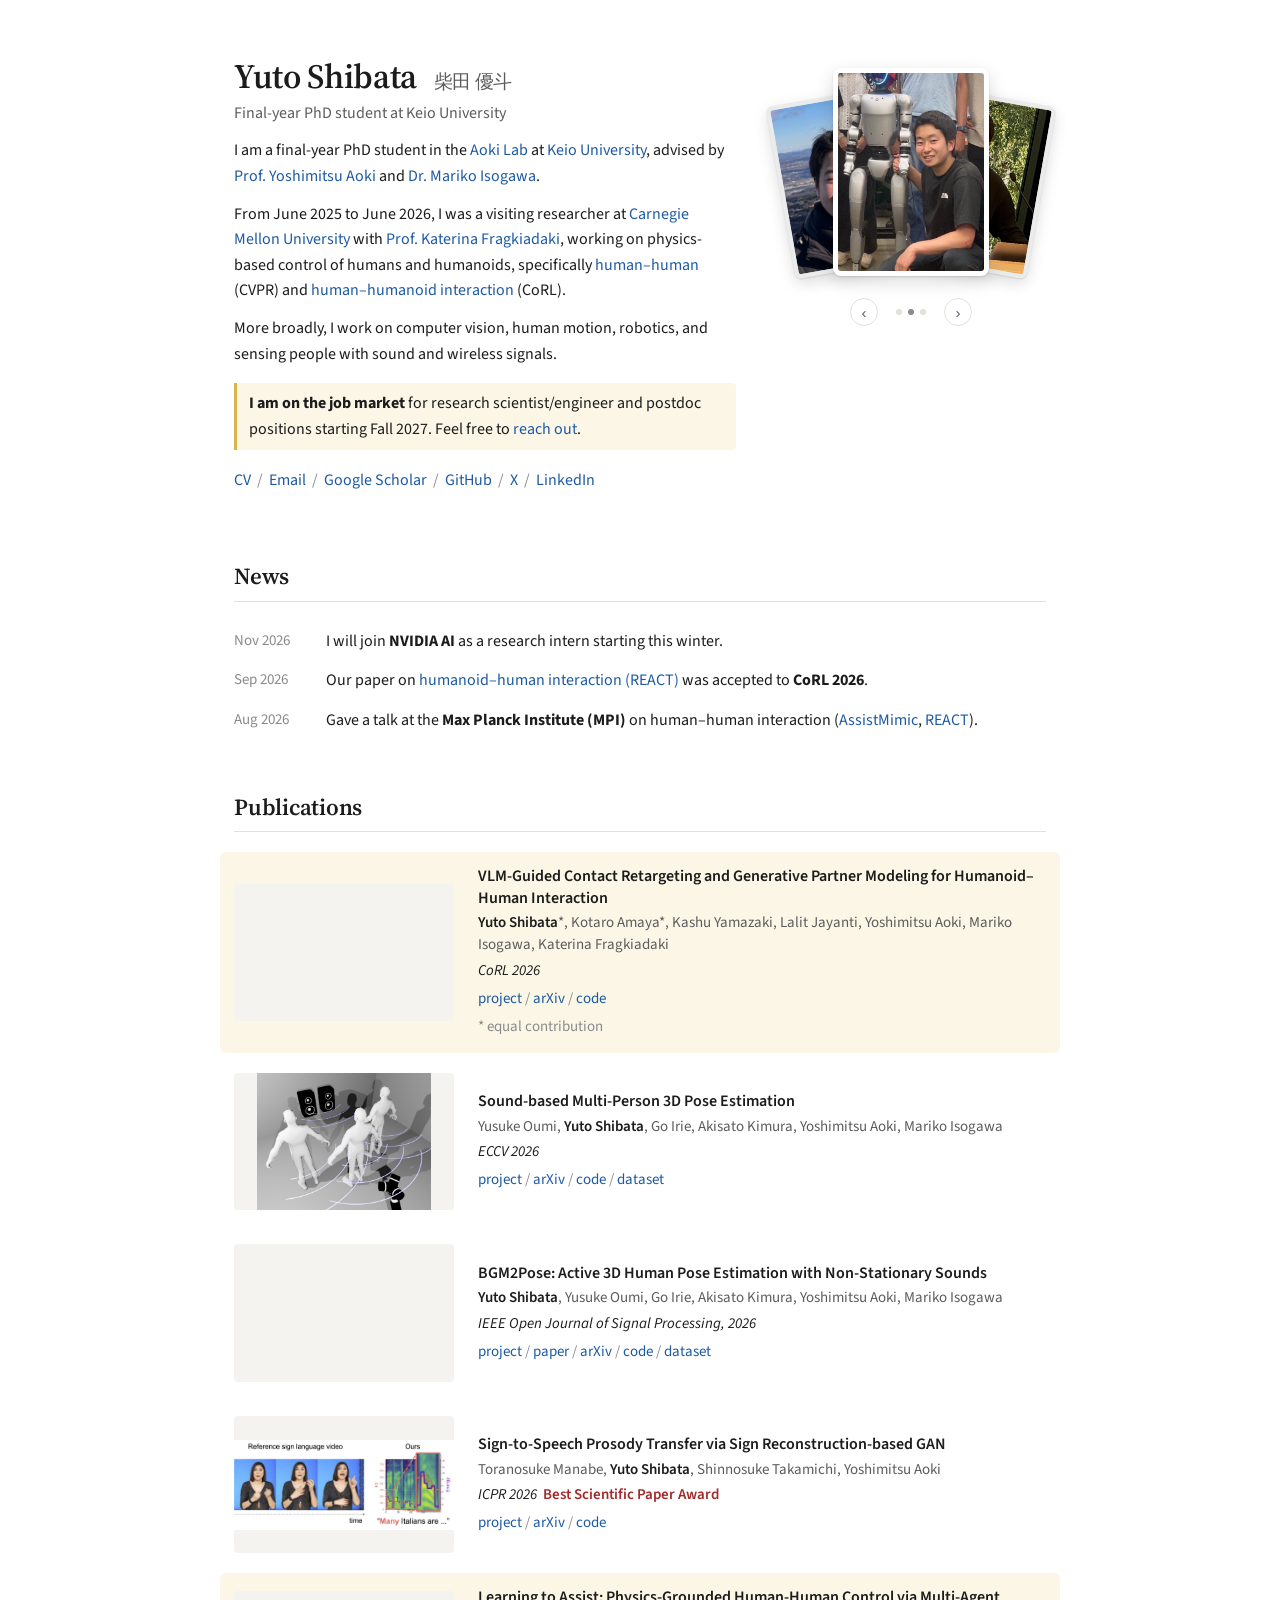
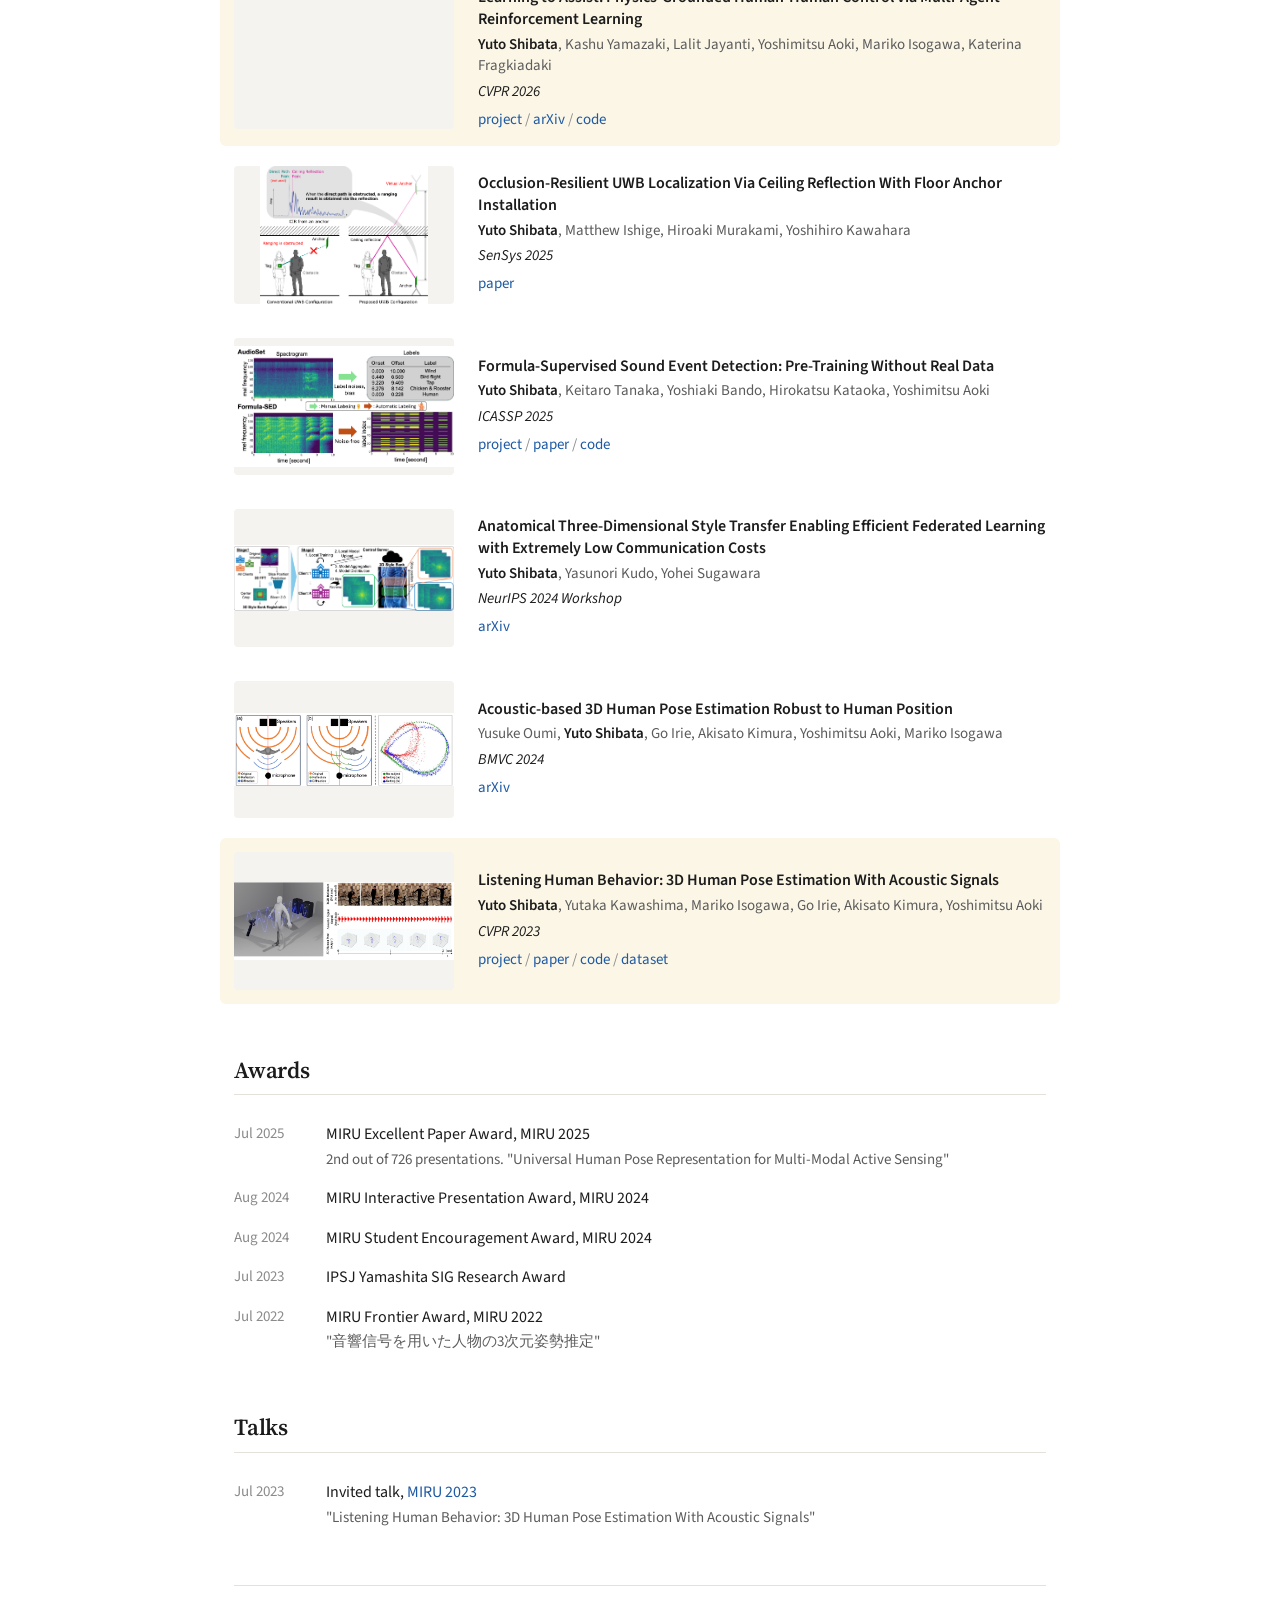
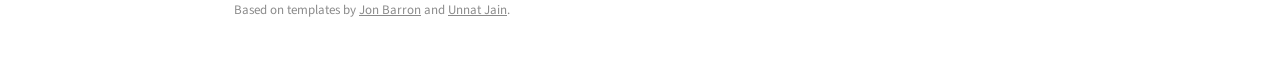
==== index.html @ f4707252 "Add News section: NVIDIA internship, CoRL 2026 acceptance, MPI talk Co-Authored-By: Claude Opus 5.5 " ====
<!DOCTYPE html>
<html lang="en">
<head>
  <meta charset="utf-8">
  <meta name="viewport" content="width=device-width, initial-scale=1.0">
  <title>Yuto Shibata</title>

  <script>
    (function (i, s, o, g, r, a, m) {
      i['GoogleAnalyticsObject'] = r;
      i[r] = i[r] || function () {
        (i[r].q = i[r].q || []).push(arguments)
      }, i[r].l = 1 * new Date();
      a = s.createElement(o),
        m = s.getElementsByTagName(o)[0];
      a.async = 1;
      a.src = g;
      m.parentNode.insertBefore(a, m)
    })(window, document, 'script', '//www.google-analytics.com/analytics.js', 'ga');
    ga('create', 'UA-108114467-1', 'auto');
    ga('send', 'pageview');
  </script>
  <script async src="https://www.googletagmanager.com/gtag/js?id=G-QPJZ0J6NDH"></script>

  <link rel="preconnect" href="https://fonts.googleapis.com">
  <link rel="preconnect" href="https://fonts.gstatic.com" crossorigin>
  <link href="https://fonts.googleapis.com/css2?family=Source+Sans+3:ital,wght@0,400;0,600;1,400&family=Source+Serif+4:opsz,wght@8..60,600&display=swap" rel="stylesheet">

  <style>
    :root {
      --ink: #1c1c1c;
      --muted: #5c5c5c;
      --faint: #8b8b8b;
      --rule: #e4e1da;
      --link: #1d5aa3;
      --highlight: #fbf6e6;
    }

    * { box-sizing: border-box; }

    body {
      margin: 0;
      background: #fff;
      color: var(--ink);
      font: 16px/1.6 'Source Sans 3', -apple-system, BlinkMacSystemFont, 'Segoe UI', sans-serif;
      -webkit-font-smoothing: antialiased;
    }

    a { color: var(--link); text-decoration: none; }
    a:hover { text-decoration: underline; }

    .page {
      max-width: 860px;
      margin: 0 auto;
      padding: 56px 24px 40px;
    }

    h1, h2 {
      font-family: 'Source Serif 4', Georgia, serif;
      font-weight: 600;
      letter-spacing: -0.01em;
    }

    /* Intro */
    .intro {
      display: flex;
      gap: 40px;
      align-items: flex-start;
      margin-bottom: 52px;
    }

    .intro-text { flex: 1; }

    .intro h1 {
      margin: 0 0 4px;
      font-size: 34px;
      line-height: 1.2;
    }

    .intro h1 .jp {
      margin-left: 10px;
      font-family: 'Source Sans 3', sans-serif;
      font-size: 19px;
      font-weight: 400;
      color: var(--muted);
    }

    .role {
      margin: 0 0 18px;
      color: var(--muted);
    }

    .intro p { margin: 0 0 12px; }

    .intro p.job-market {
      margin: 16px 0;
      padding: 8px 12px;
      border-left: 3px solid #d9b44a;
      border-radius: 0 4px 4px 0;
      background: var(--highlight);
    }

    .contact {
      margin-top: 18px !important;
      color: var(--faint);
    }

    /* Photo stack: front card plus two tilted cards peeking out on each side */
    .photos {
      flex: none;
      width: 270px;
      margin-top: 4px;
    }

    .stack {
      position: relative;
      height: 232px;
    }

    .card {
      position: absolute;
      top: 8px;
      left: 50%;
      width: 156px;
      height: 208px;
      margin-left: -78px;
      padding: 0;
      border: 5px solid #fff;
      border-radius: 8px;
      background: #f4f3ef;
      overflow: hidden;
      box-shadow: 0 1px 2px rgba(0, 0, 0, 0.12), 0 6px 18px rgba(0, 0, 0, 0.14);
      cursor: pointer;
      transition: transform 0.5s cubic-bezier(0.22, 0.8, 0.3, 1), opacity 0.5s, filter 0.5s;
    }

    .card img {
      width: 100%;
      height: 100%;
      object-fit: cover;
      display: block;
      pointer-events: none;
    }

    .card.is-center { z-index: 3; cursor: default; transform: none; }
    .card.is-left   { z-index: 2; transform: translateX(-66px) translateY(10px) rotate(-10deg) scale(0.84); filter: brightness(0.92); }
    .card.is-right  { z-index: 2; transform: translateX(66px) translateY(10px) rotate(10deg) scale(0.84); filter: brightness(0.92); }
    .card.is-left:hover  { transform: translateX(-74px) translateY(6px) rotate(-12deg) scale(0.86); filter: none; }
    .card.is-right:hover { transform: translateX(74px) translateY(6px) rotate(12deg) scale(0.86); filter: none; }
    .card:focus-visible { outline: 2px solid var(--link); outline-offset: 2px; }

    .photo-nav {
      display: flex;
      align-items: center;
      justify-content: center;
      gap: 10px;
      margin-top: 6px;
    }

    .photo-nav button {
      width: 28px;
      height: 28px;
      padding: 0;
      border: 1px solid var(--rule);
      border-radius: 50%;
      background: #fff;
      color: var(--muted);
      font-size: 15px;
      line-height: 1;
      cursor: pointer;
    }

    .photo-nav button:hover { color: var(--ink); border-color: var(--faint); }

    .dots { display: flex; gap: 6px; margin: 0 8px; }

    .dots i {
      width: 6px;
      height: 6px;
      border-radius: 50%;
      background: var(--rule);
      transition: background 0.3s;
    }

    .dots i.on { background: var(--faint); }

    @media (prefers-reduced-motion: reduce) {
      .card { transition: none; }
    }

    /* Sections */
    section { margin-bottom: 48px; }

    h2 {
      margin: 0 0 20px;
      padding-bottom: 6px;
      font-size: 23px;
      border-bottom: 1px solid var(--rule);
    }

    /* Papers */
    .paper {
      display: flex;
      gap: 24px;
      align-items: center;
      margin: 0 -14px;
      padding: 14px;
      border-radius: 6px;
    }

    .paper + .paper { margin-top: 6px; }

    .paper.highlight { background: var(--highlight); }

    .thumb {
      flex: none;
      width: 220px;
      aspect-ratio: 16 / 10;
      display: flex;
      align-items: center;
      justify-content: center;
      overflow: hidden;
      border-radius: 4px;
      background: #f4f3ef;
    }

    .thumb img,
    .thumb video {
      width: 100%;
      height: 100%;
      object-fit: contain;
      display: block;
    }

    .meta { flex: 1; }

    .title {
      display: block;
      margin-bottom: 3px;
      color: var(--ink);
      font-weight: 600;
      line-height: 1.35;
    }

    .authors {
      color: var(--muted);
      font-size: 15px;
      line-height: 1.45;
    }

    .authors .me { color: var(--ink); font-weight: 600; }

    .venue {
      margin-top: 3px;
      font-size: 15px;
      font-style: italic;
    }

    .award {
      color: #a12a2a;
      font-style: normal;
      font-weight: 600;
    }

    .plinks {
      margin-top: 4px;
      font-size: 15px;
      color: var(--faint);
    }

    /* Awards and talks */
    .entry {
      display: flex;
      gap: 20px;
      padding: 7px 0;
    }

    .entry .date {
      flex: none;
      width: 72px;
      color: var(--faint);
      font-size: 15px;
      font-variant-numeric: tabular-nums;
    }

    .entry .note {
      display: block;
      color: var(--muted);
      font-size: 15px;
    }

    footer {
      margin-top: 24px;
      padding-top: 14px;
      border-top: 1px solid var(--rule);
      color: var(--faint);
      font-size: 13px;
    }

    footer a { color: var(--faint); text-decoration: underline; }

    @media (max-width: 680px) {
      .page { padding-top: 36px; }
      .intro { flex-direction: column-reverse; gap: 20px; }
      .photos { align-self: center; }
      .paper { flex-direction: column; align-items: flex-start; gap: 12px; }
      .thumb { width: 100%; }
      .entry { flex-direction: column; gap: 0; }
    }
  </style>
</head>
<body>

<div class="page">

  <header class="intro">
    <div class="intro-text">
      <h1>Yuto Shibata <span class="jp">柴田 優斗</span></h1>
      <p class="role">Final-year PhD student at Keio University</p>

      <p>I am a final-year PhD student in the <a href="https://aoki-medialab.jp/home-en/">Aoki Lab</a> at <a href="https://www.keio.ac.jp/en/">Keio University</a>, advised by <a href="https://scholar.google.com.au/citations?user=fd_IY8AAAAAJ&hl=ja">Prof. Yoshimitsu Aoki</a> and <a href="https://scholar.google.com/citations?user=SQdd110AAAAJ&hl=ja">Dr. Mariko Isogawa</a>.</p>

      <p>From June 2025 to June 2026, I was a visiting researcher at <a href="https://www.cs.cmu.edu/">Carnegie Mellon University</a> with <a href="https://www.cs.cmu.edu/~katef/">Prof. Katerina Fragkiadaki</a>, working on physics-based control of humans and humanoids, specifically <a href="#assistmimic">human&ndash;human</a> (CVPR) and <a href="#corl2026">human&ndash;humanoid interaction</a> (CoRL).</p>

      <p>More broadly, I work on computer vision, human motion, robotics, and sensing people with sound and wireless signals.</p>

      <p class="job-market"><strong>I am on the job market</strong> for research scientist/engineer and postdoc positions starting Fall 2027. Feel free to <a href="mailto:yuto19990715@gmail.com">reach out</a>.</p>

      <p class="contact">
        <a href="yutoshibata_cv_2026.html">CV</a> &nbsp;/&nbsp;
        <a href="mailto:yuto19990715@gmail.com">Email</a> &nbsp;/&nbsp;
        <a href="https://scholar.google.co.jp/citations?user=tVXueOYAAAAJ&hl=ja&oi=sra">Google Scholar</a> &nbsp;/&nbsp;
        <a href="https://github.com/YutoShibata07/">GitHub</a> &nbsp;/&nbsp;
        <a href="https://x.com/shibatashi_">X</a> &nbsp;/&nbsp;
        <a href="https://www.linkedin.com/in/yuto-shibata-a60976181/?locale=en_US">LinkedIn</a>
      </p>
    </div>
    <div class="photos">
      <div class="stack">
        <button class="card" type="button" data-caption="Yuto Shibata"><img src="images/face-zoom.jpg" alt="Yuto Shibata"></button>
        <button class="card" type="button" data-caption="With the Unitree G1 at CMU"><img src="images/cmu-humanoid.jpg" alt="Yuto Shibata holding the hand of a Unitree G1 humanoid at CMU"></button>
        <button class="card" type="button" data-caption="Giving a talk"><img src="images/icip-oral.jpg" alt="Yuto Shibata giving a talk"></button>
      </div>
      <div class="photo-nav">
        <button type="button" class="prev" aria-label="Previous photo">&#8249;</button>
        <span class="dots" aria-hidden="true"><i></i><i></i><i></i></span>
        <button type="button" class="next" aria-label="Next photo">&#8250;</button>
      </div>
    </div>
  </header>

  <section>
    <h2>News</h2>

    <div class="entry">
      <div class="date">Nov 2026</div>
      <div>I will join <strong>NVIDIA AI</strong> as a research intern starting this winter.</div>
    </div>

    <div class="entry">
      <div class="date">Sep 2026</div>
      <div>Our paper on <a href="#corl2026">humanoid&ndash;human interaction (REACT)</a> was accepted to <strong>CoRL 2026</strong>.</div>
    </div>

    <div class="entry">
      <div class="date">Aug 2026</div>
      <div>Gave a talk at the <strong>Max Planck Institute (MPI)</strong> on human&ndash;human interaction (<a href="#assistmimic">AssistMimic</a>, <a href="#corl2026">REACT</a>).</div>
    </div>
  </section>

  <section>
    <h2>Publications</h2>

    <div class="paper highlight" id="corl2026">
      <a class="thumb" href="https://yutoshibata07.github.io/REACT/">
        <video autoplay loop muted playsinline>
          <source src="images/react-mini-video.mp4" type="video/mp4">
        </video>
      </a>
      <div class="meta">
        <a class="title" href="https://yutoshibata07.github.io/REACT/">VLM-Guided Contact Retargeting and Generative Partner Modeling for Humanoid&ndash;Human Interaction</a>
        <div class="authors"><span class="me">Yuto Shibata</span>*, Kotaro Amaya*, Kashu Yamazaki, Lalit Jayanti, Yoshimitsu Aoki, Mariko Isogawa, Katerina Fragkiadaki</div>
        <div class="venue">CoRL 2026</div>
        <div class="plinks">
          <a href="https://yutoshibata07.github.io/REACT/">project</a> /
          <a href="https://arxiv.org/abs/2610.28523">arXiv</a> /
          <a href="https://github.com/YutoShibata07/REACT-HHI">code</a>
        </div>
        <div class="plinks">* equal contribution</div>
      </div>
    </div>

    <div class="paper">
      <a class="thumb" href="https://oumi03.github.io/sound-mhpe/">
        <img src="images/eccv2026-sound-multiperson.jpeg" alt="Sound-based Multi-Person 3D Pose Estimation">
      </a>
      <div class="meta">
        <a class="title" href="https://oumi03.github.io/sound-mhpe/">Sound-based Multi-Person 3D Pose Estimation</a>
        <div class="authors">Yusuke Oumi, <span class="me">Yuto Shibata</span>, Go Irie, Akisato Kimura, Yoshimitsu Aoki, Mariko Isogawa</div>
        <div class="venue">ECCV 2026</div>
        <div class="plinks">
          <a href="https://oumi03.github.io/sound-mhpe/">project</a> /
          <a href="https://arxiv.org/abs/2609.04902">arXiv</a> /
          <a href="https://github.com/oumi03/SoundMHPE">code</a> /
          <a href="https://drive.google.com/drive/folders/1D5bSWiR1x0HBFvLcM-kf6pDl0mExgcQW">dataset</a>
        </div>
      </div>
    </div>

    <div class="paper">
      <a class="thumb" href="https://yutoshibata07.github.io/bgm2pose-project-page/">
        <video autoplay loop muted playsinline>
          <source src="images/bgm2pose-mini-video.mp4" type="video/mp4">
        </video>
      </a>
      <div class="meta">
        <a class="title" href="https://yutoshibata07.github.io/bgm2pose-project-page/">BGM2Pose: Active 3D Human Pose Estimation with Non-Stationary Sounds</a>
        <div class="authors"><span class="me">Yuto Shibata</span>, Yusuke Oumi, Go Irie, Akisato Kimura, Yoshimitsu Aoki, Mariko Isogawa</div>
        <div class="venue">IEEE Open Journal of Signal Processing, 2026</div>
        <div class="plinks">
          <a href="https://yutoshibata07.github.io/bgm2pose-project-page/">project</a> /
          <a href="https://ieeexplore.ieee.org/document/11570037/">paper</a> /
          <a href="https://arxiv.org/abs/2503.00389">arXiv</a> /
          <a href="https://github.com/YutoShibata07/bgm2pose">code</a> /
          <a href="https://drive.google.com/file/d/1u3uDFPnc6aOf0leslzXGF7wufUKXVYej/view?usp=sharing">dataset</a>
        </div>
      </div>
    </div>

    <div class="paper">
      <a class="thumb" href="https://arxiv.org/abs/2604.10413">
        <img src="images/manabe-icpr-fig1-cropped.png" alt="Sign-to-Speech Prosody Transfer">
      </a>
      <div class="meta">
        <a class="title" href="https://arxiv.org/abs/2604.10413">Sign-to-Speech Prosody Transfer via Sign Reconstruction-based GAN</a>
        <div class="authors">Toranosuke Manabe, <span class="me">Yuto Shibata</span>, Shinnosuke Takamichi, Yoshimitsu Aoki</div>
        <div class="venue">ICPR 2026 &nbsp;<span class="award">Best Scientific Paper Award</span></div>
        <div class="plinks">
          <a href="https://t0ra1107.github.io/Sign2SpeechProsody/">project</a> /
          <a href="https://arxiv.org/abs/2604.10413">arXiv</a> /
          <a href="https://github.com/T0RA1107/S2SProsody">code</a>
        </div>
      </div>
    </div>

    <div class="paper highlight" id="assistmimic">
      <a class="thumb" href="https://yutoshibata07.github.io/AssistMimic/">
        <video autoplay loop muted playsinline>
          <source src="images/assistmimic-mini-video.mp4" type="video/mp4">
        </video>
      </a>
      <div class="meta">
        <a class="title" href="https://yutoshibata07.github.io/AssistMimic/">Learning to Assist: Physics-Grounded Human-Human Control via Multi-Agent Reinforcement Learning</a>
        <div class="authors"><span class="me">Yuto Shibata</span>, Kashu Yamazaki, Lalit Jayanti, Yoshimitsu Aoki, Mariko Isogawa, Katerina Fragkiadaki</div>
        <div class="venue">CVPR 2026</div>
        <div class="plinks">
          <a href="https://yutoshibata07.github.io/AssistMimic/">project</a> /
          <a href="https://arxiv.org/abs/2603.11346">arXiv</a> /
          <a href="https://github.com/YutoShibata07/AssistMimic/">code</a>
        </div>
      </div>
    </div>

    <div class="paper">
      <a class="thumb" href="https://dl.acm.org/doi/abs/10.1145/3715014.3724050">
        <img src="images/sensys2025_overview.png" alt="UWB Localization">
      </a>
      <div class="meta">
        <a class="title" href="https://dl.acm.org/doi/abs/10.1145/3715014.3724050">Occlusion-Resilient UWB Localization Via Ceiling Reflection With Floor Anchor Installation</a>
        <div class="authors"><span class="me">Yuto Shibata</span>, Matthew Ishige, Hiroaki Murakami, Yoshihiro Kawahara</div>
        <div class="venue">SenSys 2025</div>
        <div class="plinks">
          <a href="https://dl.acm.org/doi/abs/10.1145/3715014.3724050">paper</a>
        </div>
      </div>
    </div>

    <div class="paper">
      <a class="thumb" href="https://yutoshibata07.github.io/Formula-SED/">
        <img src="images/icassp2025_sample.png" alt="Formula-SED">
      </a>
      <div class="meta">
        <a class="title" href="https://yutoshibata07.github.io/Formula-SED/">Formula-Supervised Sound Event Detection: Pre-Training Without Real Data</a>
        <div class="authors"><span class="me">Yuto Shibata</span>, Keitaro Tanaka, Yoshiaki Bando, Hirokatsu Kataoka, Yoshimitsu Aoki</div>
        <div class="venue">ICASSP 2025</div>
        <div class="plinks">
          <a href="https://yutoshibata07.github.io/Formula-SED/">project</a> /
          <a href="https://ieeexplore.ieee.org/abstract/document/10888414">paper</a> /
          <a href="https://github.com/YutoShibata07/formula_sed">code</a>
        </div>
      </div>
    </div>

    <div class="paper">
      <a class="thumb" href="https://arxiv.org/abs/2410.20102">
        <img src="images/neurips_overview.png" alt="Federated Learning">
      </a>
      <div class="meta">
        <a class="title" href="https://arxiv.org/abs/2410.20102">Anatomical Three-Dimensional Style Transfer Enabling Efficient Federated Learning with Extremely Low Communication Costs</a>
        <div class="authors"><span class="me">Yuto Shibata</span>, Yasunori Kudo, Yohei Sugawara</div>
        <div class="venue">NeurIPS 2024 Workshop</div>
        <div class="plinks">
          <a href="https://arxiv.org/abs/2410.20102">arXiv</a>
        </div>
      </div>
    </div>

    <div class="paper">
      <a class="thumb" href="https://arxiv.org/abs/2411.07165">
        <img src="images/oumi_bmvc2024.png" alt="Acoustic Pose">
      </a>
      <div class="meta">
        <a class="title" href="https://arxiv.org/abs/2411.07165">Acoustic-based 3D Human Pose Estimation Robust to Human Position</a>
        <div class="authors">Yusuke Oumi, <span class="me">Yuto Shibata</span>, Go Irie, Akisato Kimura, Yoshimitsu Aoki, Mariko Isogawa</div>
        <div class="venue">BMVC 2024</div>
        <div class="plinks">
          <a href="https://arxiv.org/abs/2411.07165">arXiv</a>
        </div>
      </div>
    </div>

    <div class="paper highlight">
      <a class="thumb" href="https://yutoshibata07.github.io/AcousticPose-projectpage/">
        <img src="images/sound2pose_teaser.png" alt="Sound2Pose">
      </a>
      <div class="meta">
        <a class="title" href="https://yutoshibata07.github.io/AcousticPose-projectpage/">Listening Human Behavior: 3D Human Pose Estimation With Acoustic Signals</a>
        <div class="authors"><span class="me">Yuto Shibata</span>, Yutaka Kawashima, Mariko Isogawa, Go Irie, Akisato Kimura, Yoshimitsu Aoki</div>
        <div class="venue">CVPR 2023</div>
        <div class="plinks">
          <a href="https://yutoshibata07.github.io/AcousticPose-projectpage/">project</a> /
          <a href="https://openaccess.thecvf.com/content/CVPR2023/papers/Shibata_Listening_Human_Behavior_3D_Human_Pose_Estimation_With_Acoustic_Signals_CVPR_2023_paper.pdf">paper</a> /
          <a href="https://github.com/YutoShibata07/AcousticPose_Public">code</a> /
          <a href="https://yutoshibata07.github.io/AcousticPose-projectpage/#dataset">dataset</a>
        </div>
      </div>
    </div>
  </section>

  <section>
    <h2>Awards</h2>

    <div class="entry">
      <div class="date">Jul 2025</div>
      <div>
        MIRU Excellent Paper Award, MIRU 2025
        <span class="note">2nd out of 726 presentations. "Universal Human Pose Representation for Multi-Modal Active Sensing"</span>
      </div>
    </div>

    <div class="entry">
      <div class="date">Aug 2024</div>
      <div>MIRU Interactive Presentation Award, MIRU 2024</div>
    </div>

    <div class="entry">
      <div class="date">Aug 2024</div>
      <div>MIRU Student Encouragement Award, MIRU 2024</div>
    </div>

    <div class="entry">
      <div class="date">Jul 2023</div>
      <div>IPSJ Yamashita SIG Research Award</div>
    </div>

    <div class="entry">
      <div class="date">Jul 2022</div>
      <div>
        MIRU Frontier Award, MIRU 2022
        <span class="note">"音響信号を用いた人物の3次元姿勢推定"</span>
      </div>
    </div>
  </section>

  <section>
    <h2>Talks</h2>

    <div class="entry">
      <div class="date">Jul 2023</div>
      <div>
        Invited talk, <a href="https://cvim.ipsj.or.jp/MIRU2023/">MIRU 2023</a>
        <span class="note">"Listening Human Behavior: 3D Human Pose Estimation With Acoustic Signals"</span>
      </div>
    </div>
  </section>

  <footer>
    Based on templates by <a href="https://jonbarron.info/">Jon Barron</a> and <a href="https://unnat.github.io/">Unnat Jain</a>.
  </footer>

</div>

<script>
  (function () {
    var cards = Array.prototype.slice.call(document.querySelectorAll('.photos .card'));
    var dots = document.querySelectorAll('.photos .dots i');
    var n = cards.length;
    var current = 1;

    function render() {
      cards.forEach(function (card, i) {
        var offset = (i - current + n) % n;
        card.classList.toggle('is-center', offset === 0);
        card.classList.toggle('is-right', offset === 1);
        card.classList.toggle('is-left', offset === n - 1);
        card.setAttribute('aria-label', offset === 0 ? card.dataset.caption : 'Show: ' + card.dataset.caption);
        dots[i].classList.toggle('on', offset === 0);
      });
    }

    function go(step) {
      current = (current + step + n) % n;
      render();
    }

    cards.forEach(function (card, i) {
      card.addEventListener('click', function () {
        if (i !== current) { current = i; render(); }
      });
    });
    document.querySelector('.photos .prev').addEventListener('click', function () { go(-1); });
    document.querySelector('.photos .next').addEventListener('click', function () { go(1); });

    render();
  })();
</script>

</body>
</html>
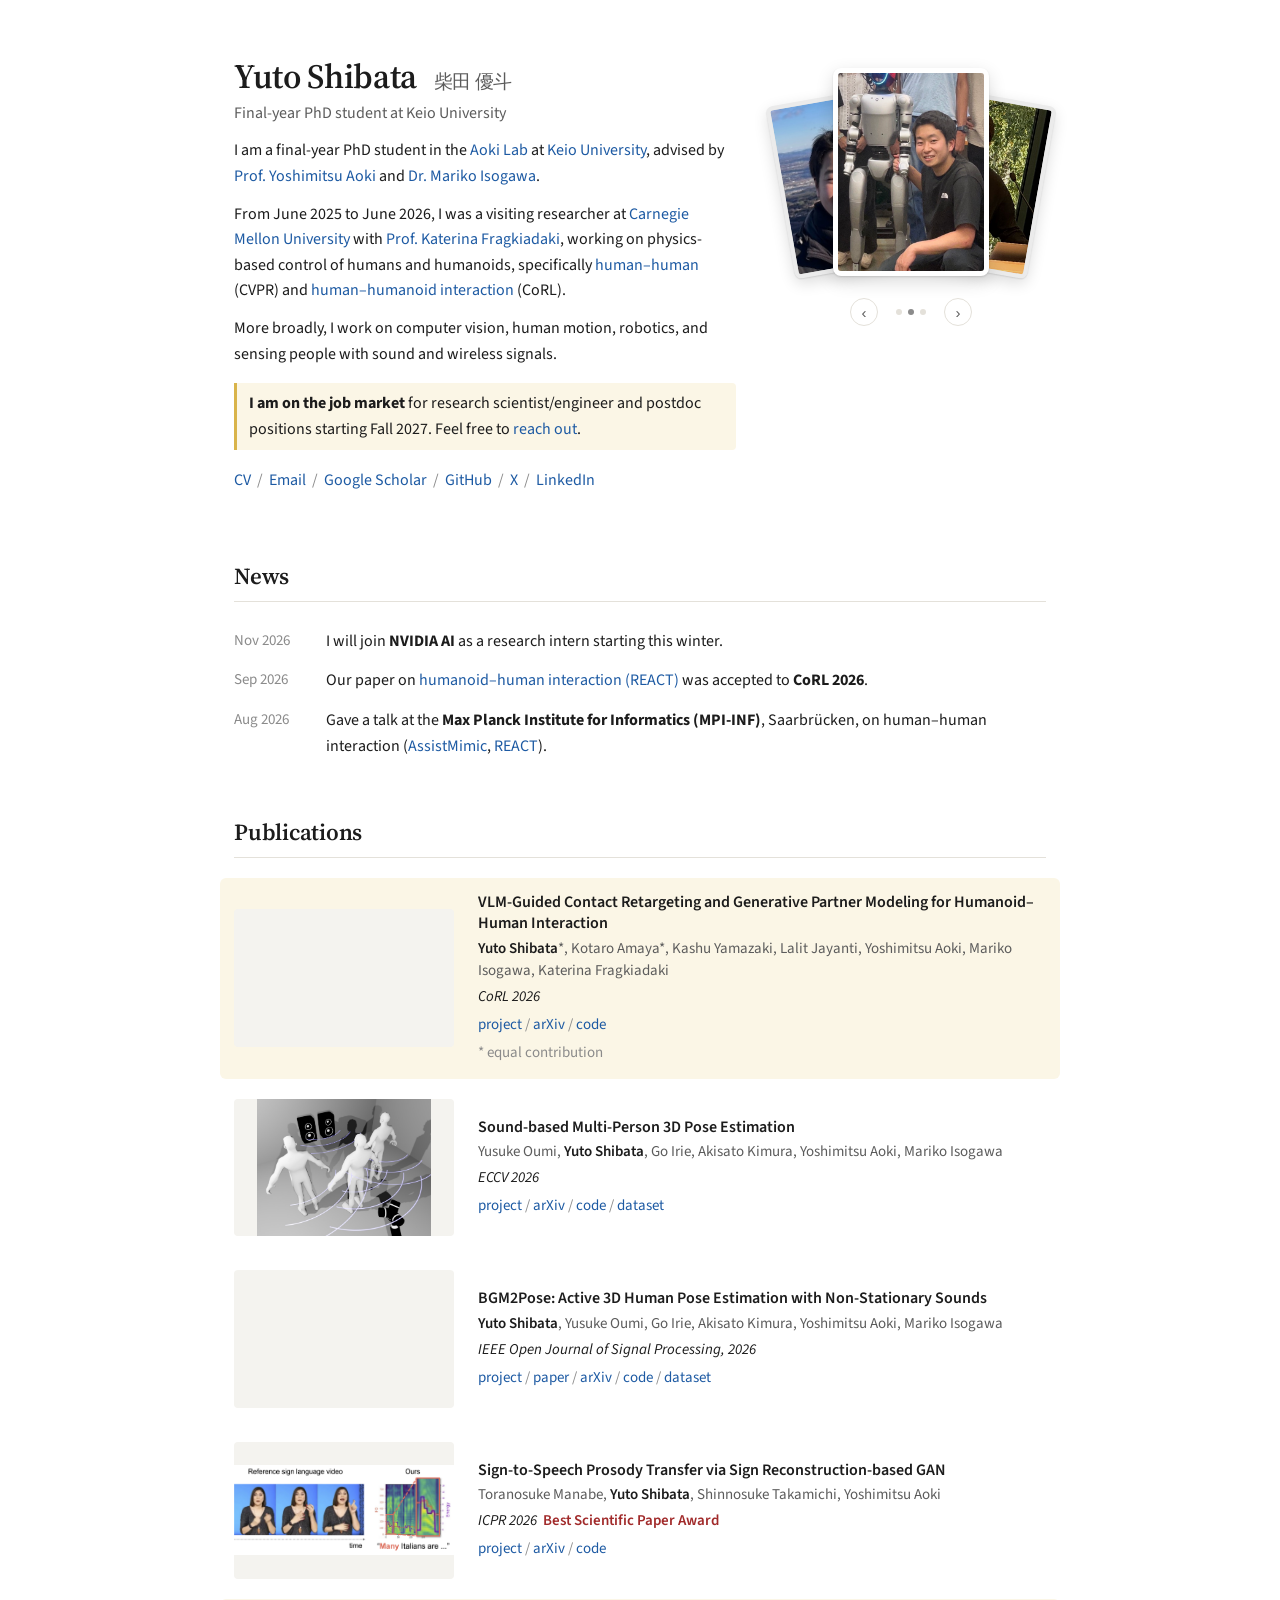
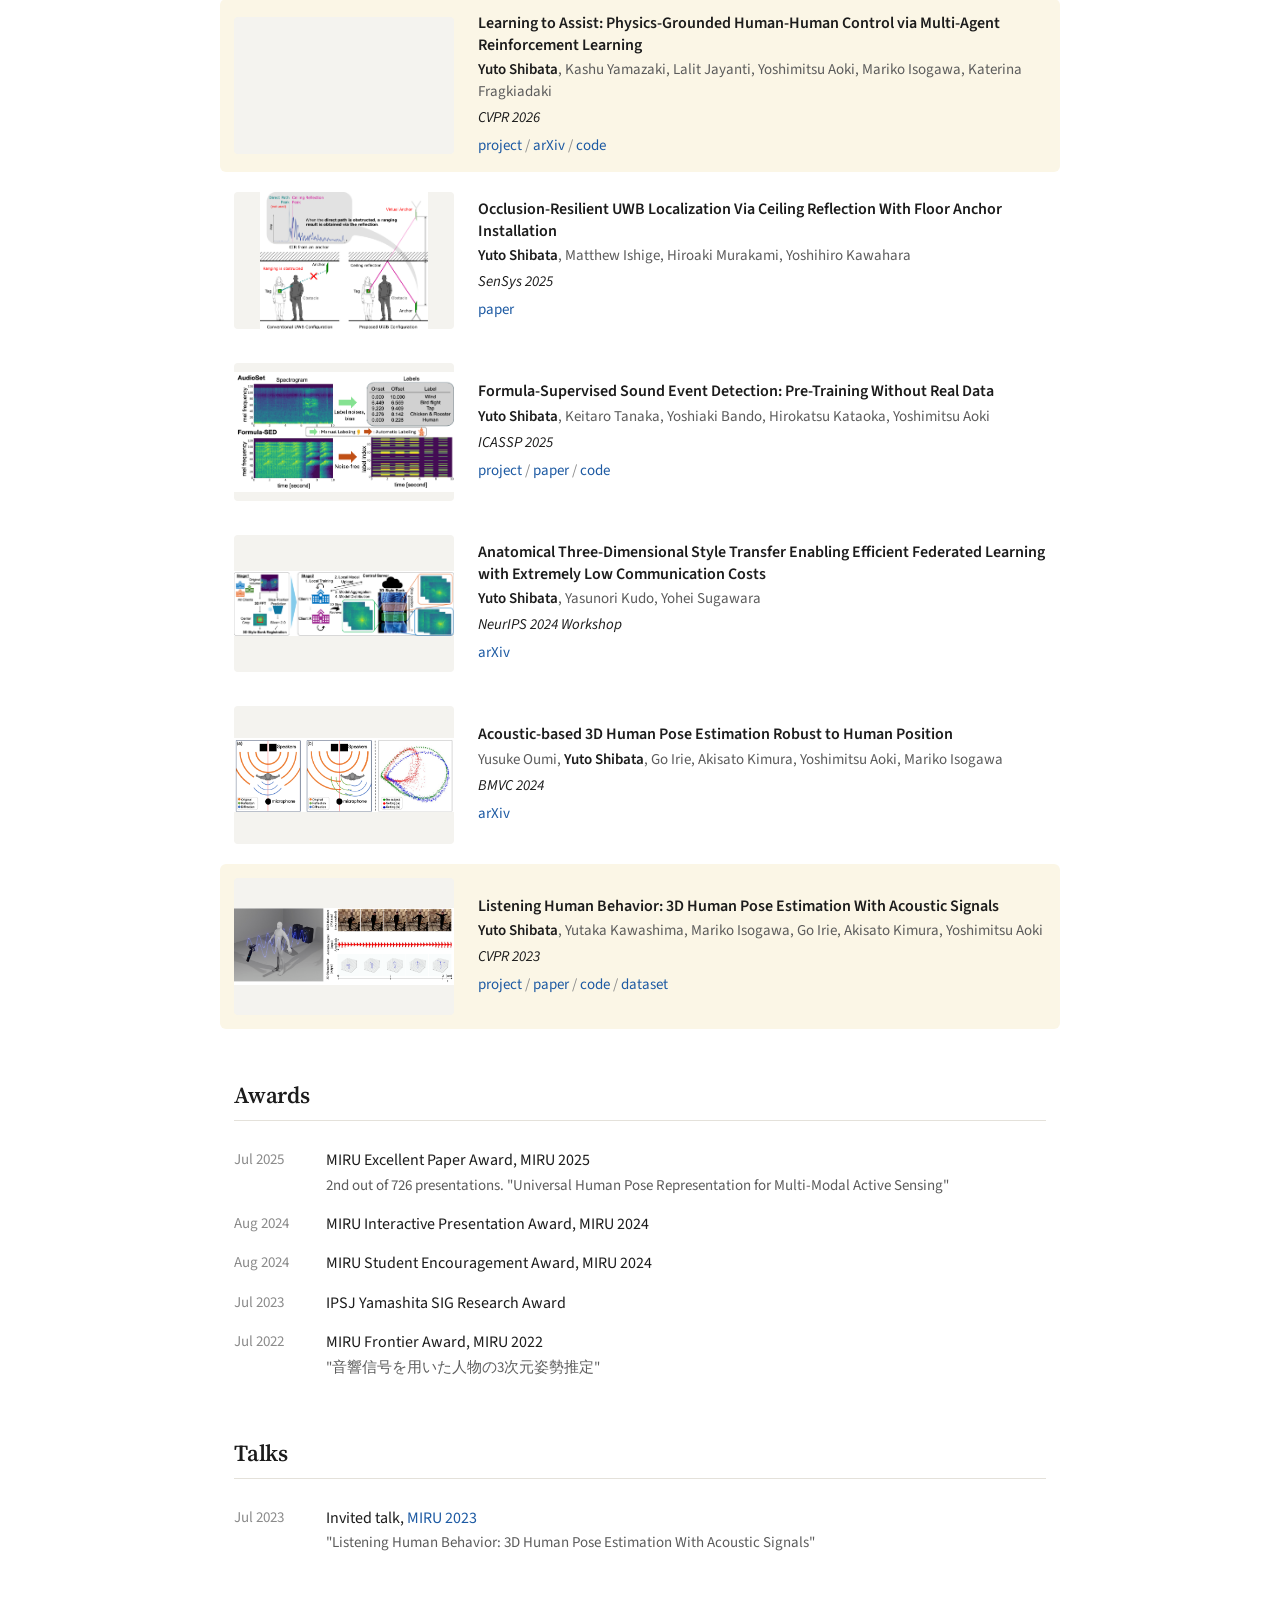
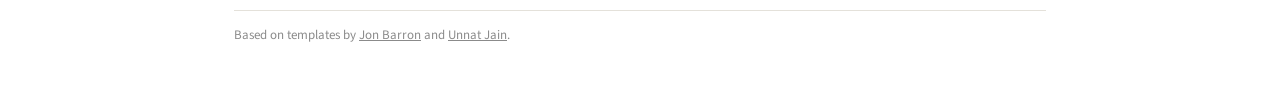
==== commit 77c72deb: "News: specify MPI for Informatics, Saarbrücken Co-Authored-By: Claude Opus 5.5 <noreply@anthropic.co" ====
--- a/index.html
+++ b/index.html
@@ -364,7 +364,7 @@
 
     <div class="entry">
       <div class="date">Aug 2026</div>
-      <div>Gave a talk at the <strong>Max Planck Institute (MPI)</strong> on human&ndash;human interaction (<a href="#assistmimic">AssistMimic</a>, <a href="#corl2026">REACT</a>).</div>
+      <div>Gave a talk at the <strong>Max Planck Institute for Informatics (MPI-INF)</strong>, Saarbr&uuml;cken, on human&ndash;human interaction (<a href="#assistmimic">AssistMimic</a>, <a href="#corl2026">REACT</a>).</div>
     </div>
   </section>
 
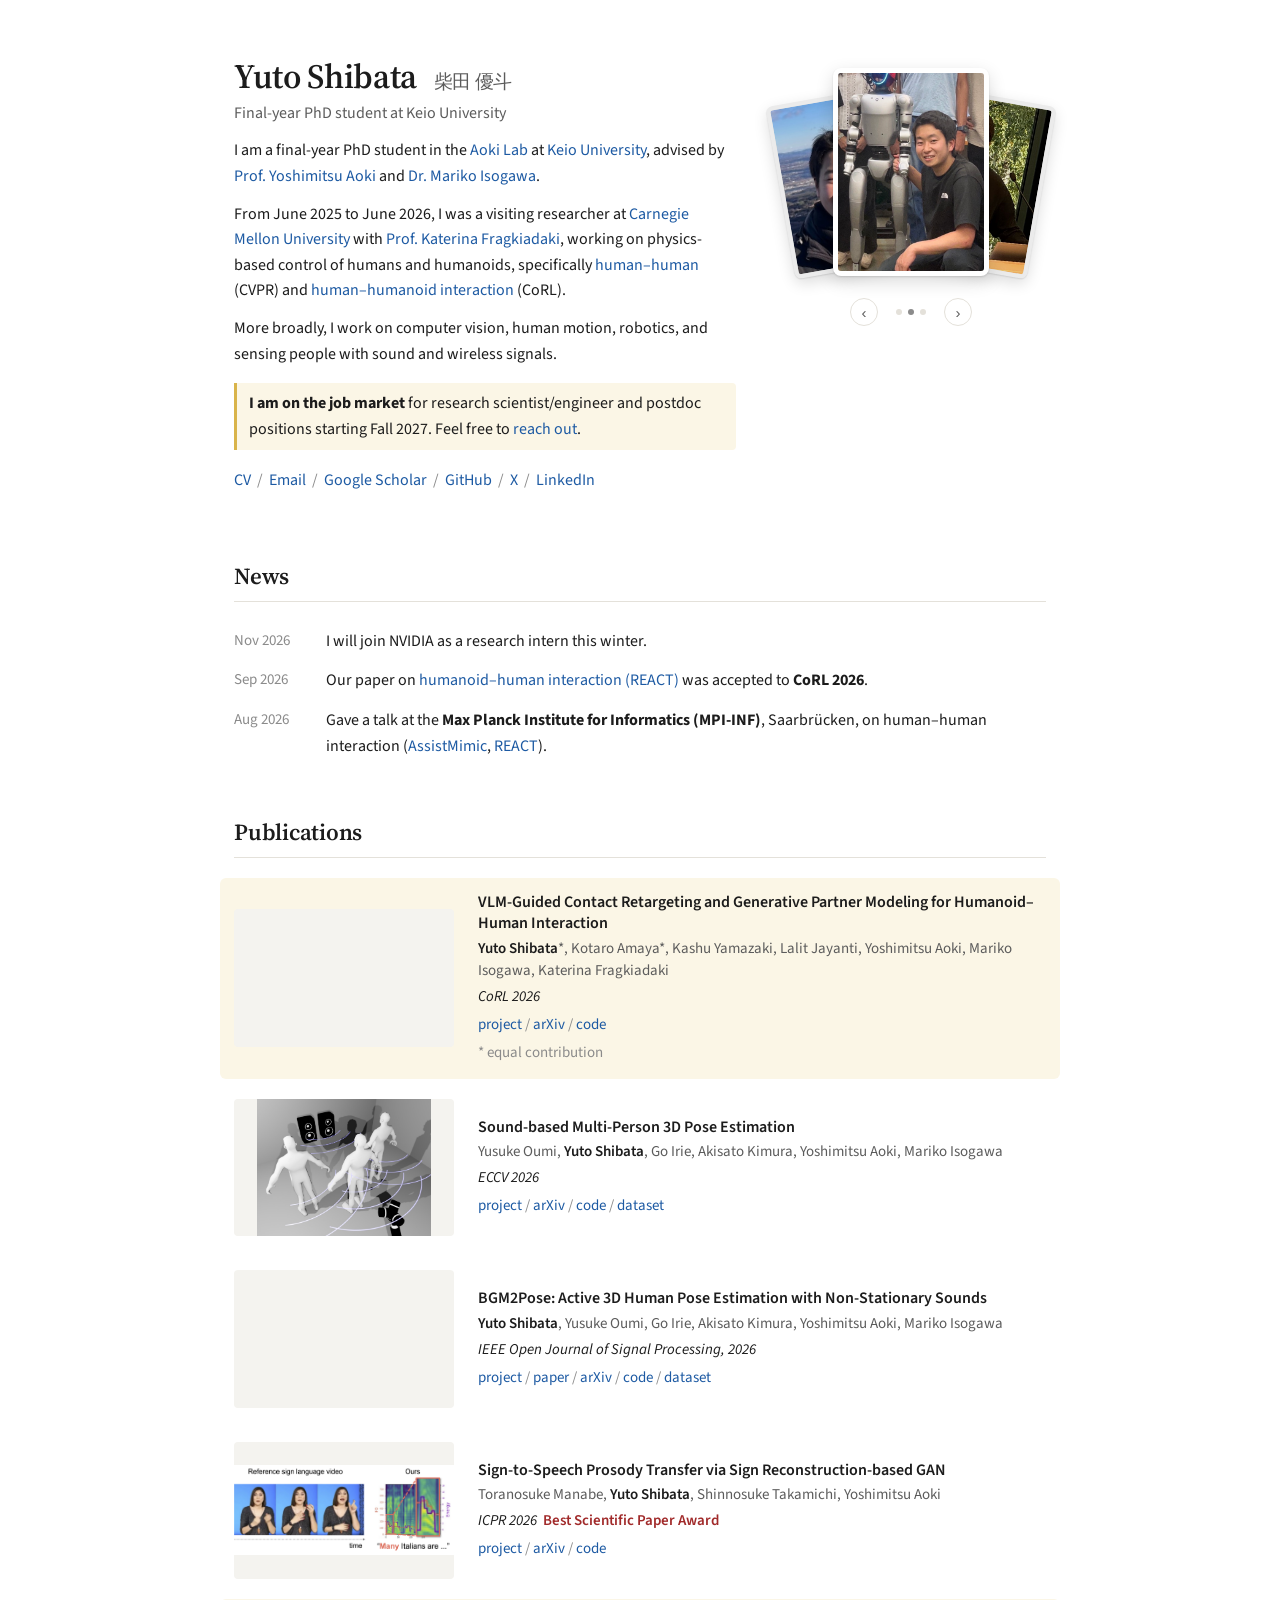
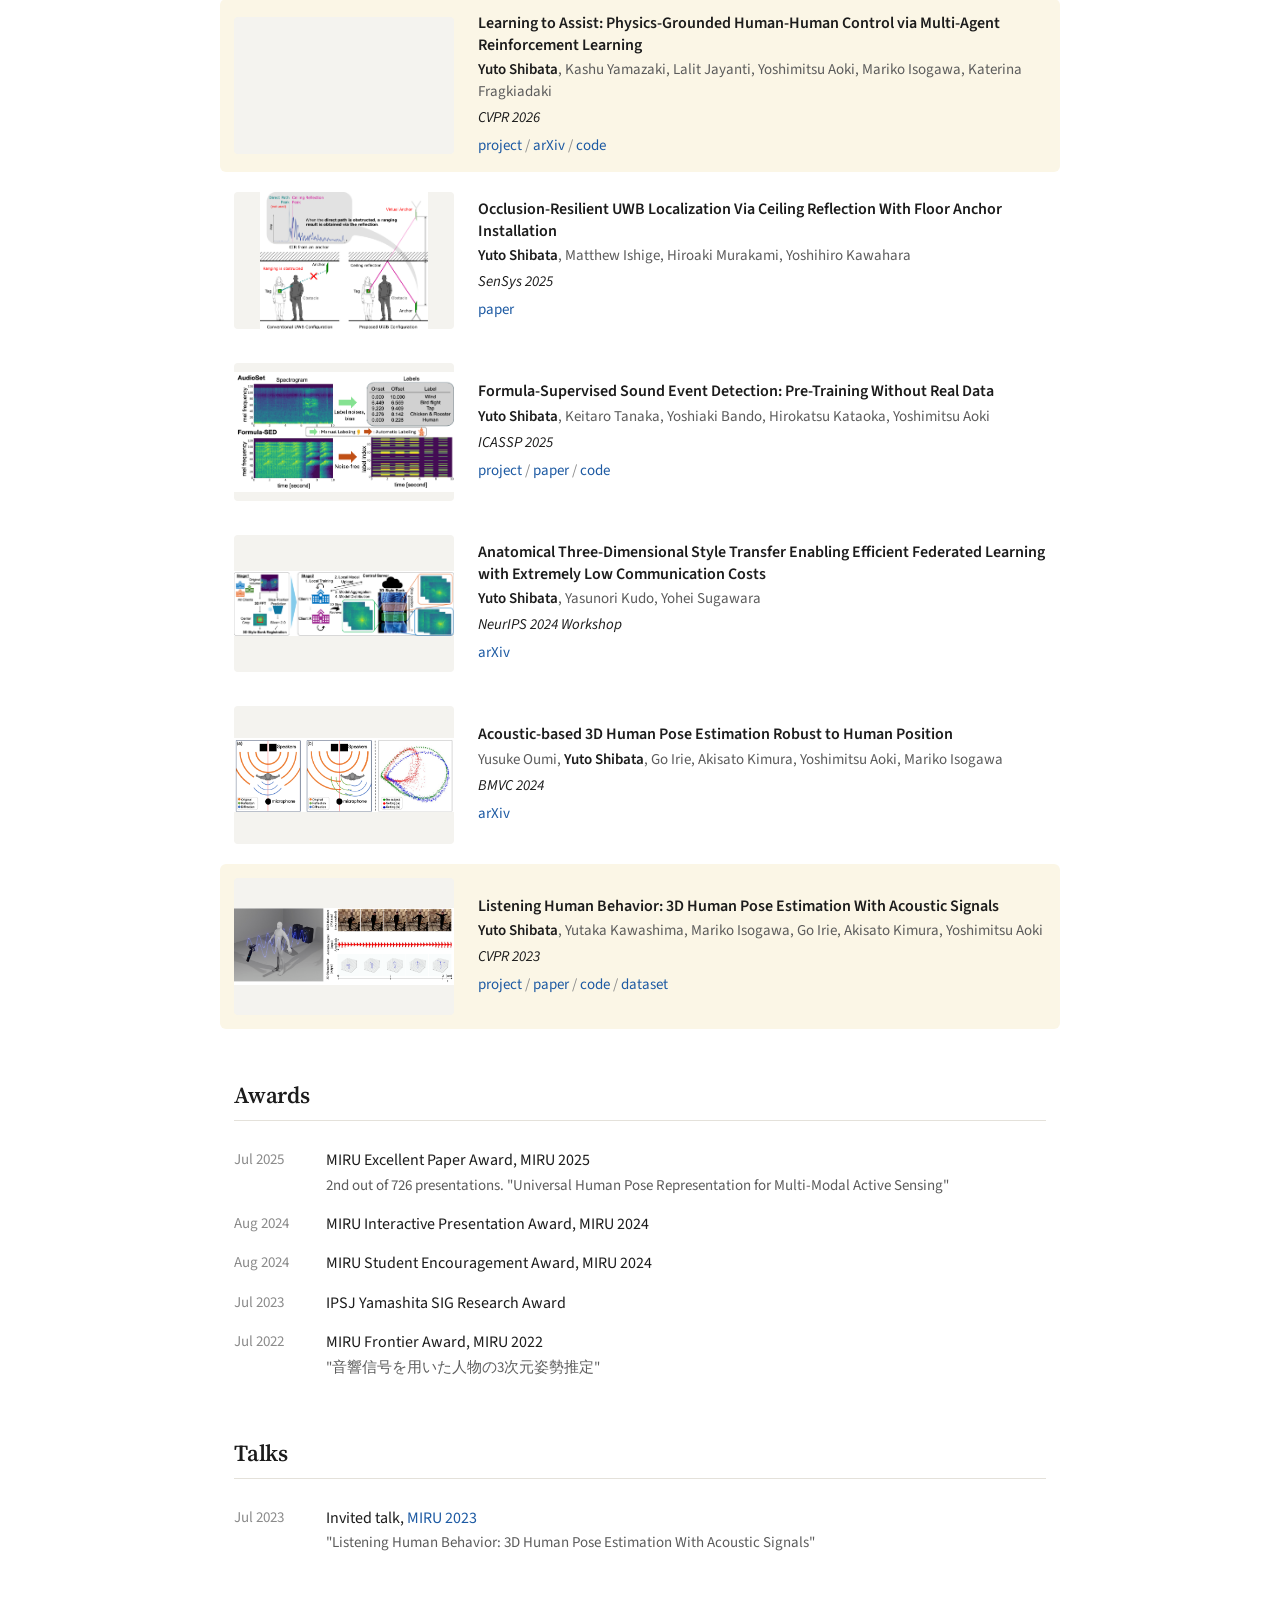
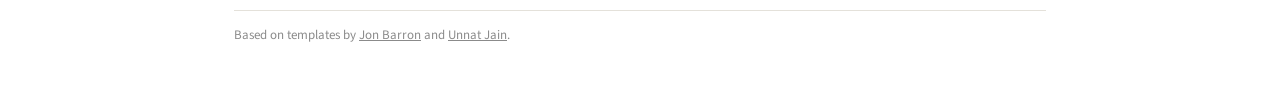
==== commit 1000e394: "News: tone down NVIDIA internship entry Co-Authored-By: Claude Opus 5.5 <noreply@anthropic.com>" ====
--- a/index.html
+++ b/index.html
@@ -354,7 +354,7 @@
 
     <div class="entry">
       <div class="date">Nov 2026</div>
-      <div>I will join <strong>NVIDIA AI</strong> as a research intern starting this winter.</div>
+      <div>I will join NVIDIA as a research intern this winter.</div>
     </div>
 
     <div class="entry">
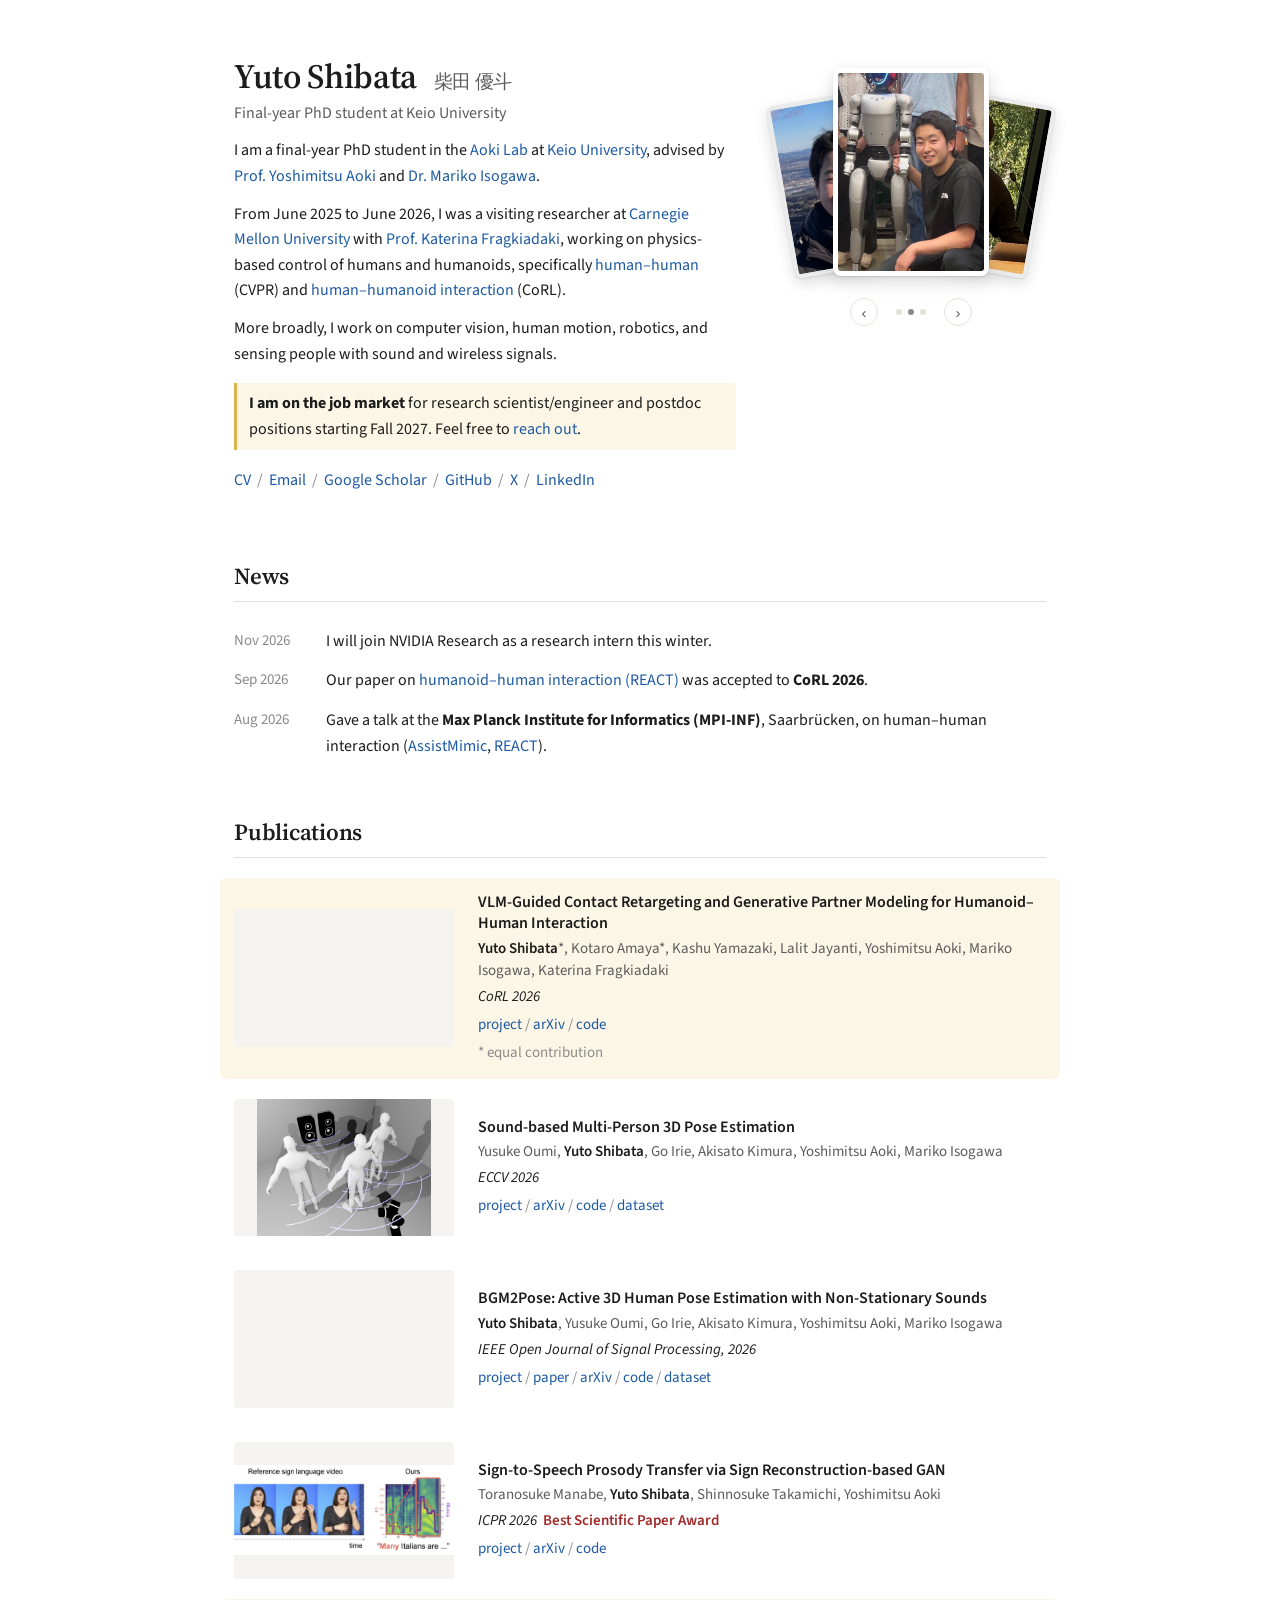
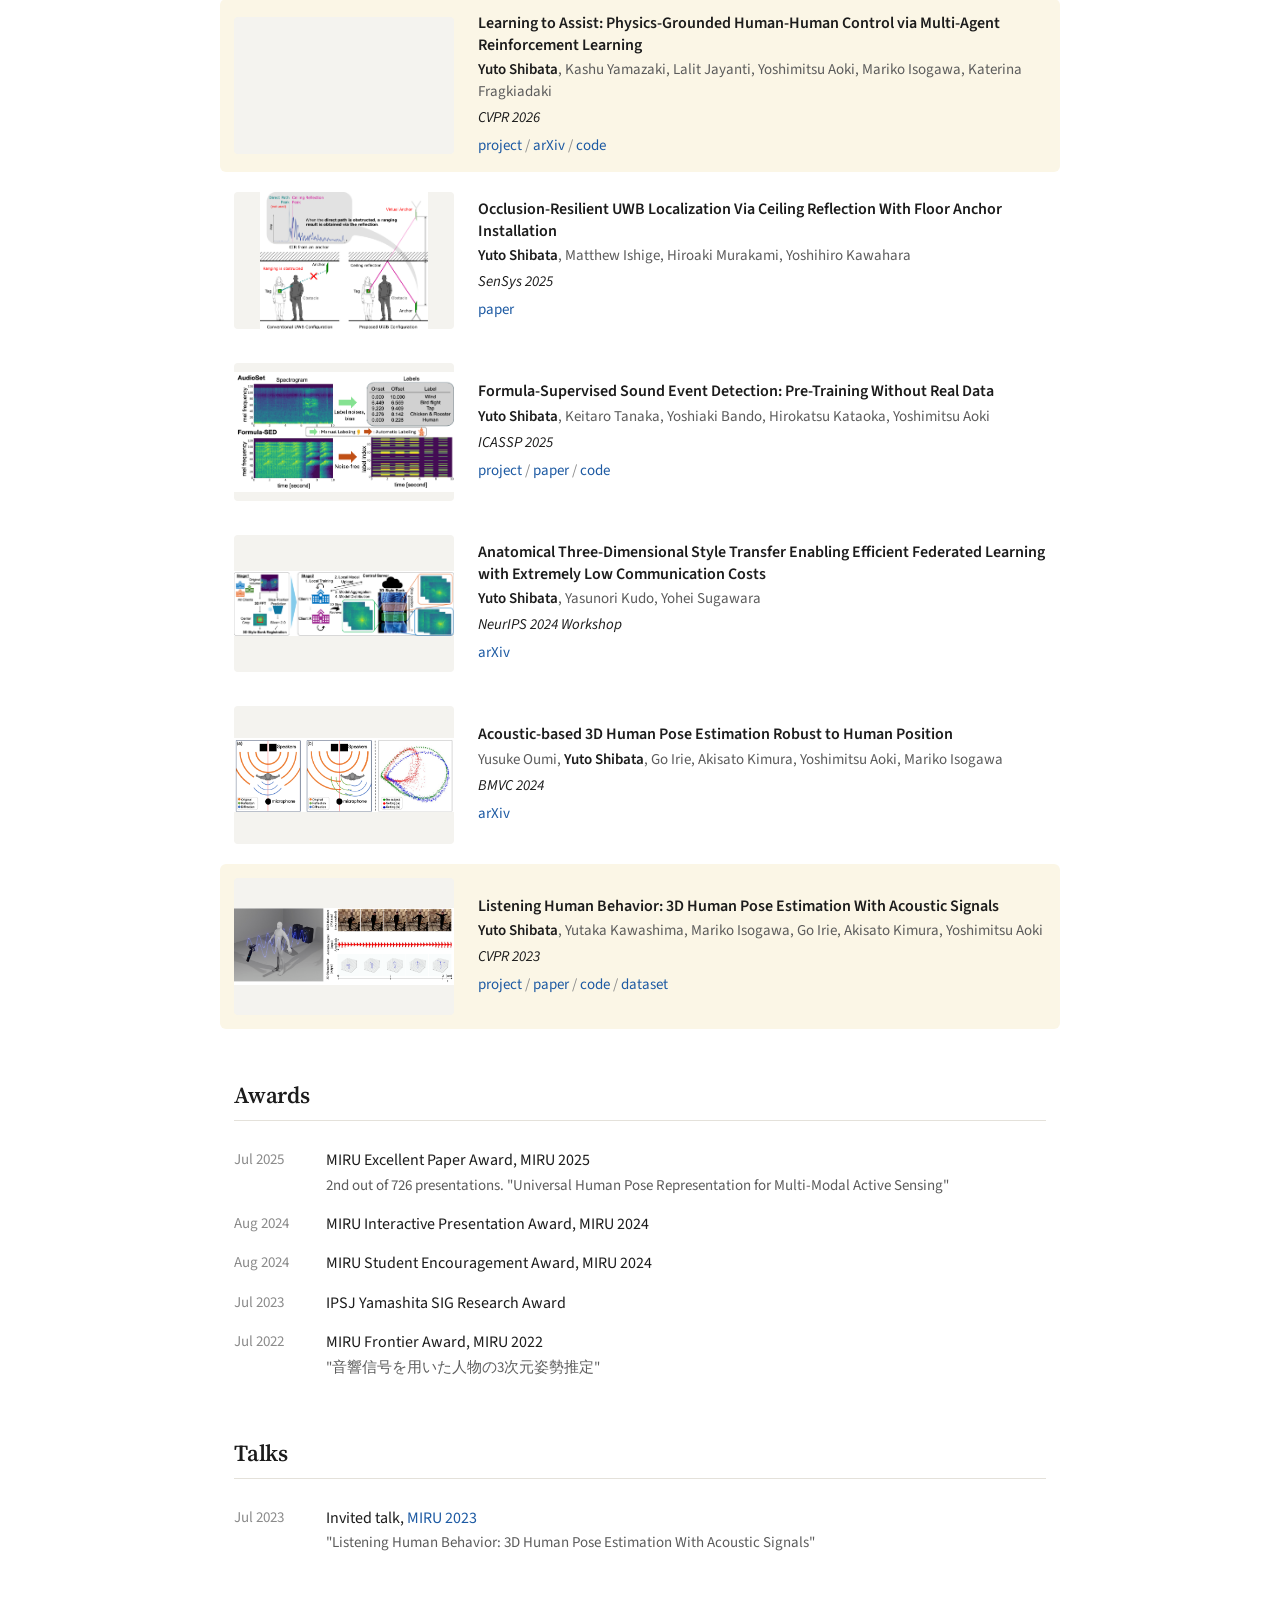
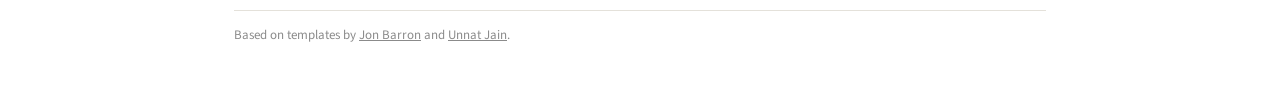
==== commit d96d2727: "News: say NVIDIA Research Co-Authored-By: Claude Opus 5.5 <noreply@anthropic.com>" ====
--- a/index.html
+++ b/index.html
@@ -354,7 +354,7 @@
 
     <div class="entry">
       <div class="date">Nov 2026</div>
-      <div>I will join NVIDIA as a research intern this winter.</div>
+      <div>I will join NVIDIA Research as a research intern this winter.</div>
     </div>
 
     <div class="entry">
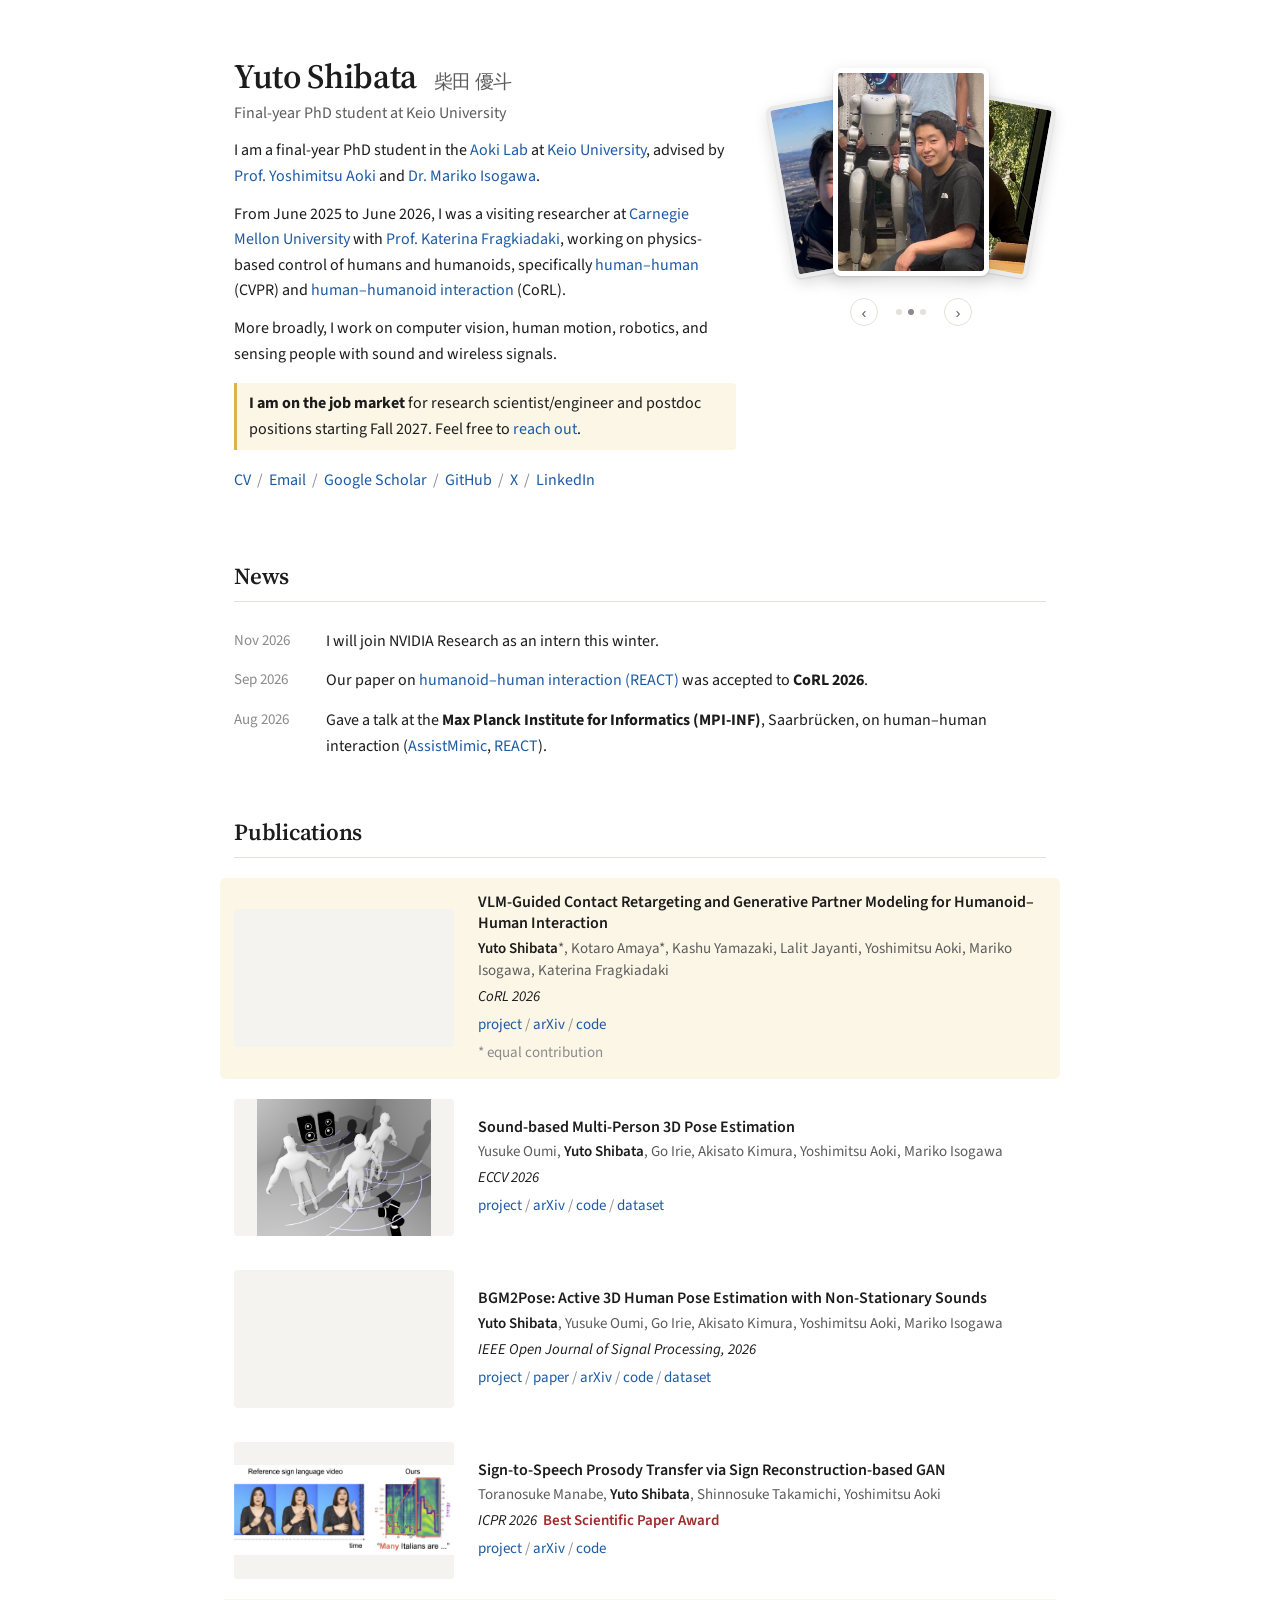
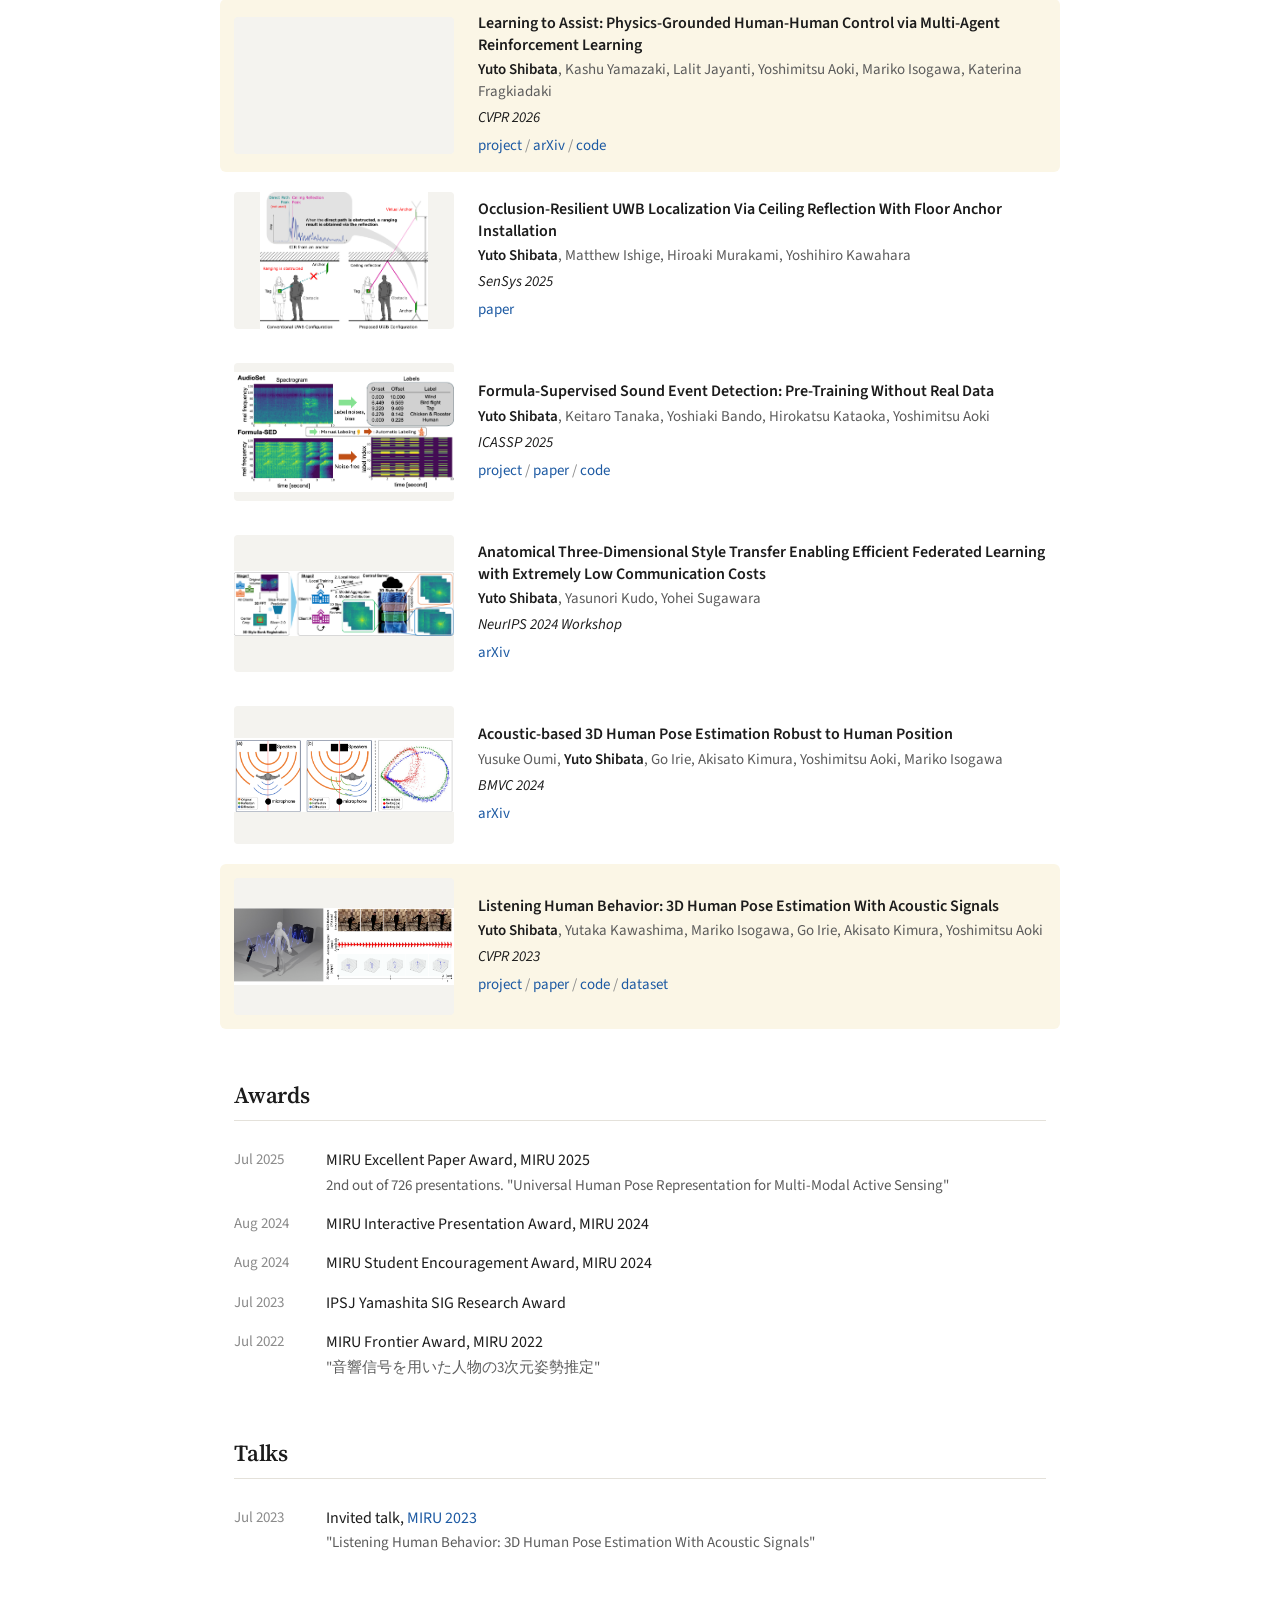
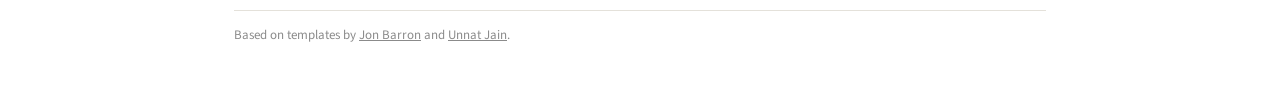
==== commit 1fe5ca2f: "News: drop repeated 'research' Co-Authored-By: Claude Opus 5.5 <noreply@anthropic.com>" ====
--- a/index.html
+++ b/index.html
@@ -354,7 +354,7 @@
 
     <div class="entry">
       <div class="date">Nov 2026</div>
-      <div>I will join NVIDIA Research as a research intern this winter.</div>
+      <div>I will join NVIDIA Research as an intern this winter.</div>
     </div>
 
     <div class="entry">
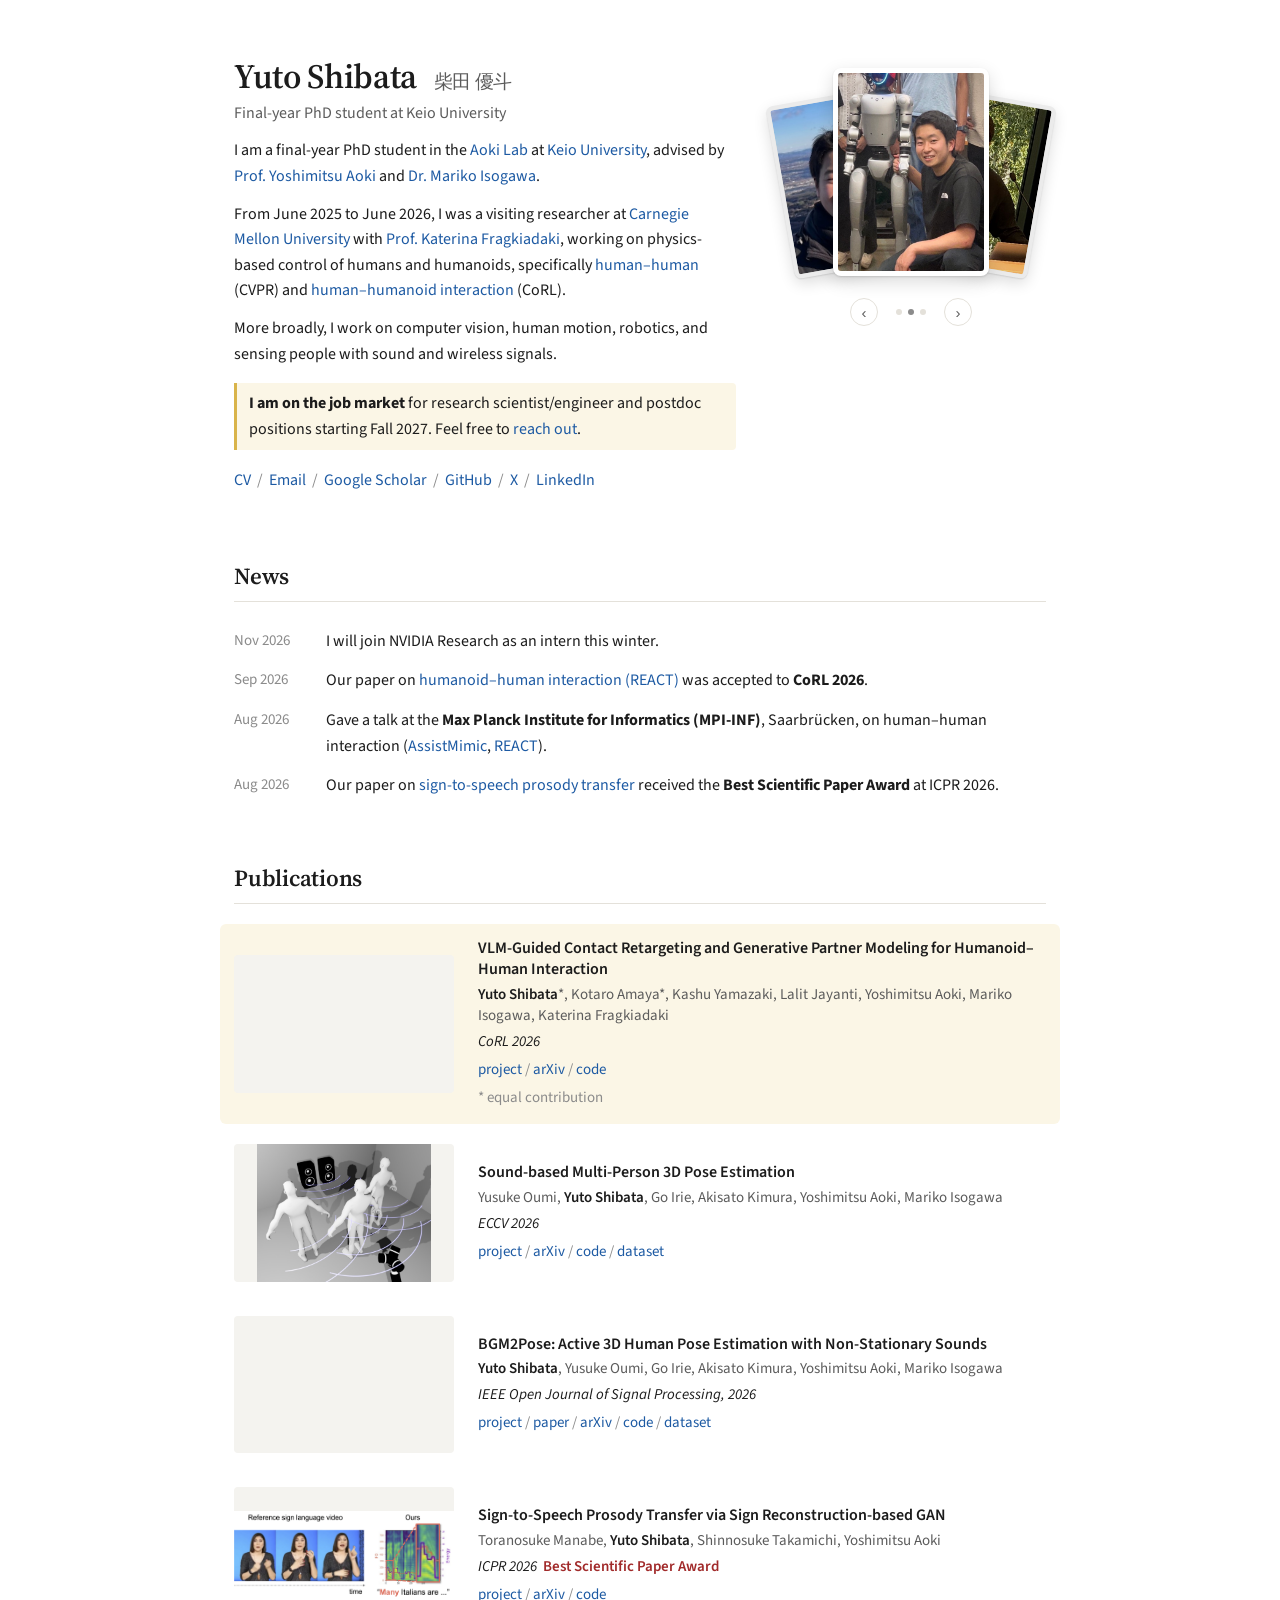
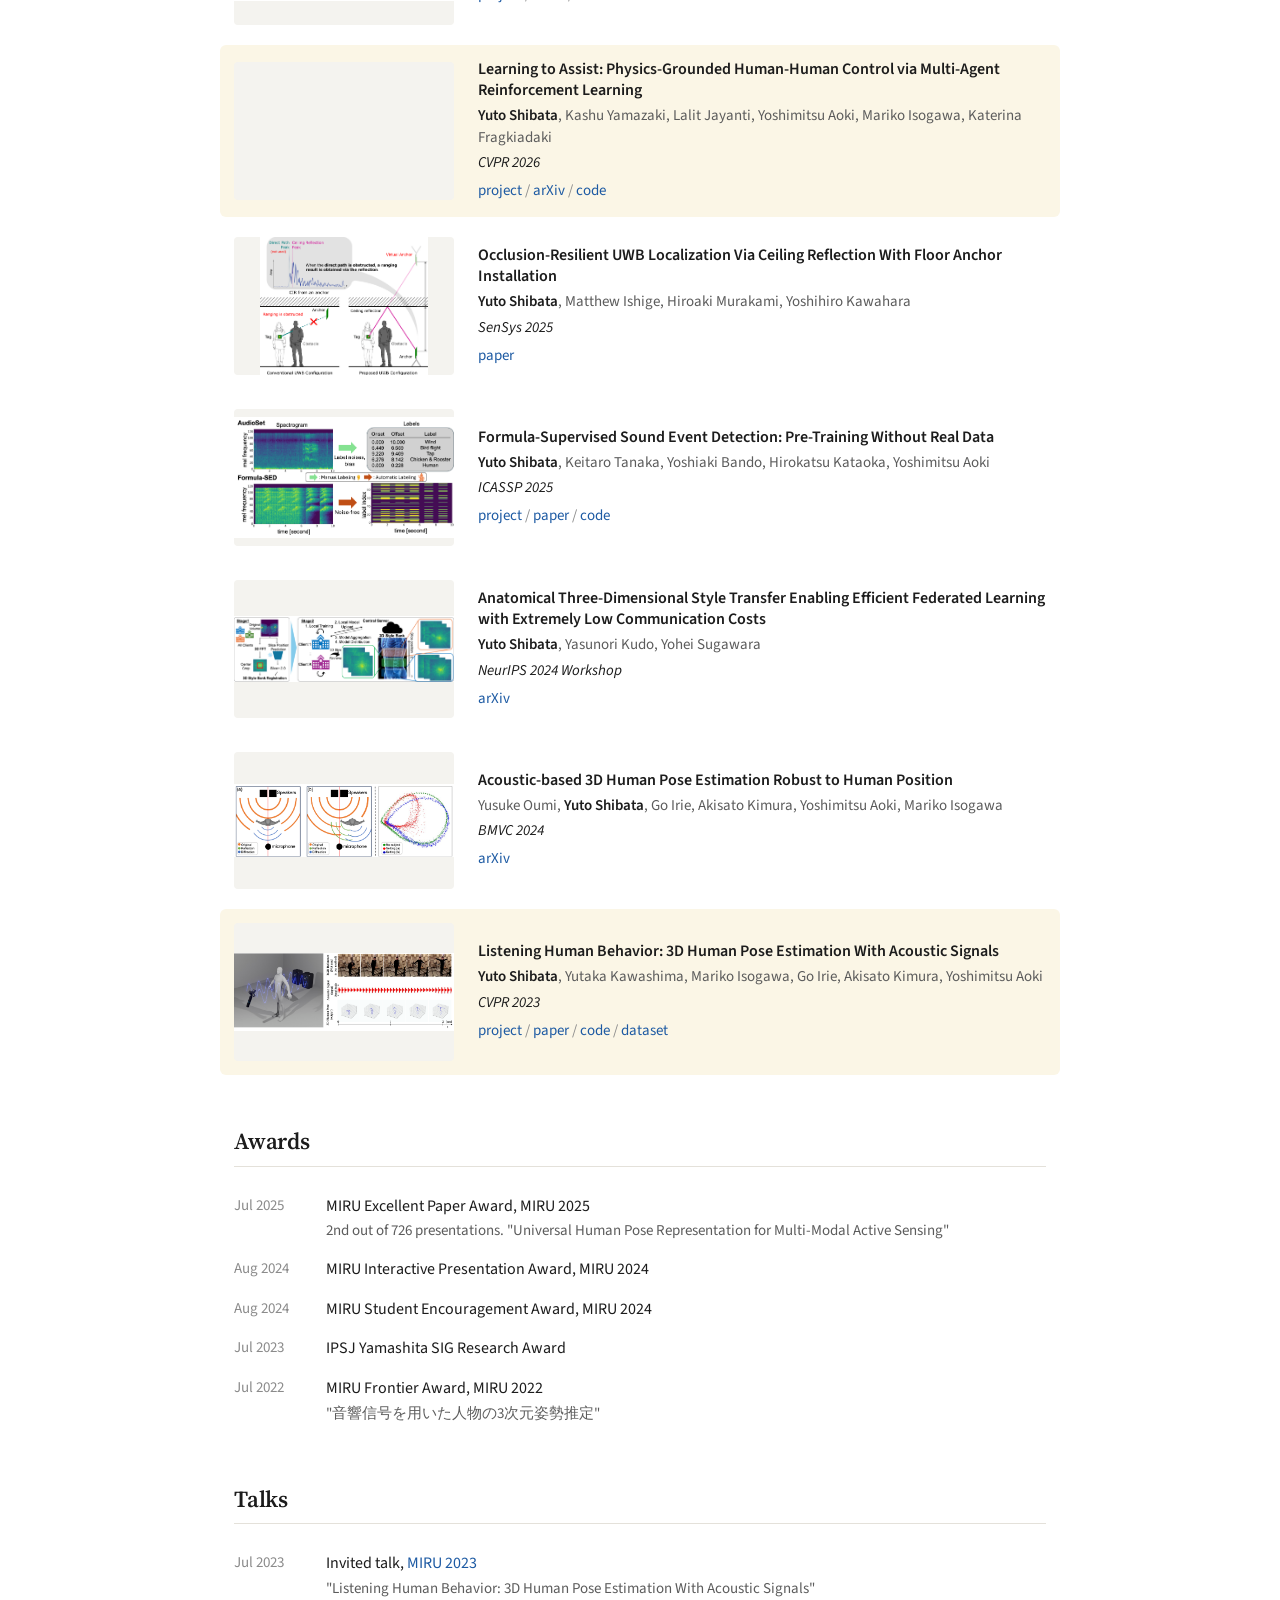
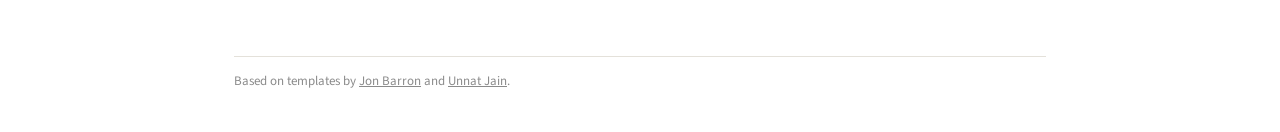
==== commit d410920c: "News: make scrollable; add ICPR award, CMU visit end, CVPR 2026 Co-Authored-By: Claude Opus 5.5 <nor" ====
--- a/index.html
+++ b/index.html
@@ -269,6 +269,13 @@
     }
 
     /* Awards and talks */
+    .news {
+      max-height: 190px;
+      overflow-y: auto;
+      padding-right: 8px;
+      overscroll-behavior: contain;
+    }
+
     .entry {
       display: flex;
       gap: 20px;
@@ -352,6 +359,7 @@
   <section>
     <h2>News</h2>
 
+    <div class="news">
     <div class="entry">
       <div class="date">Nov 2026</div>
       <div>I will join NVIDIA Research as an intern this winter.</div>
@@ -365,6 +373,22 @@
     <div class="entry">
       <div class="date">Aug 2026</div>
       <div>Gave a talk at the <strong>Max Planck Institute for Informatics (MPI-INF)</strong>, Saarbr&uuml;cken, on human&ndash;human interaction (<a href="#assistmimic">AssistMimic</a>, <a href="#corl2026">REACT</a>).</div>
+    </div>
+
+    <div class="entry">
+      <div class="date">Aug 2026</div>
+      <div>Our paper on <a href="#icpr2026">sign-to-speech prosody transfer</a> received the <strong>Best Scientific Paper Award</strong> at ICPR 2026.</div>
+    </div>
+
+    <div class="entry">
+      <div class="date">Jul 2026</div>
+      <div>Finished my one-year visit at <a href="https://www.cs.cmu.edu/">Carnegie Mellon University</a> with Prof. Katerina Fragkiadaki.</div>
+    </div>
+
+    <div class="entry">
+      <div class="date">Jun 2026</div>
+      <div>Presented <a href="#assistmimic">AssistMimic</a> at <strong>CVPR 2026</strong>.</div>
+    </div>
     </div>
   </section>
 
@@ -427,7 +451,7 @@
       </div>
     </div>
 
-    <div class="paper">
+    <div class="paper" id="icpr2026">
       <a class="thumb" href="https://arxiv.org/abs/2604.10413">
         <img src="images/manabe-icpr-fig1-cropped.png" alt="Sign-to-Speech Prosody Transfer">
       </a>
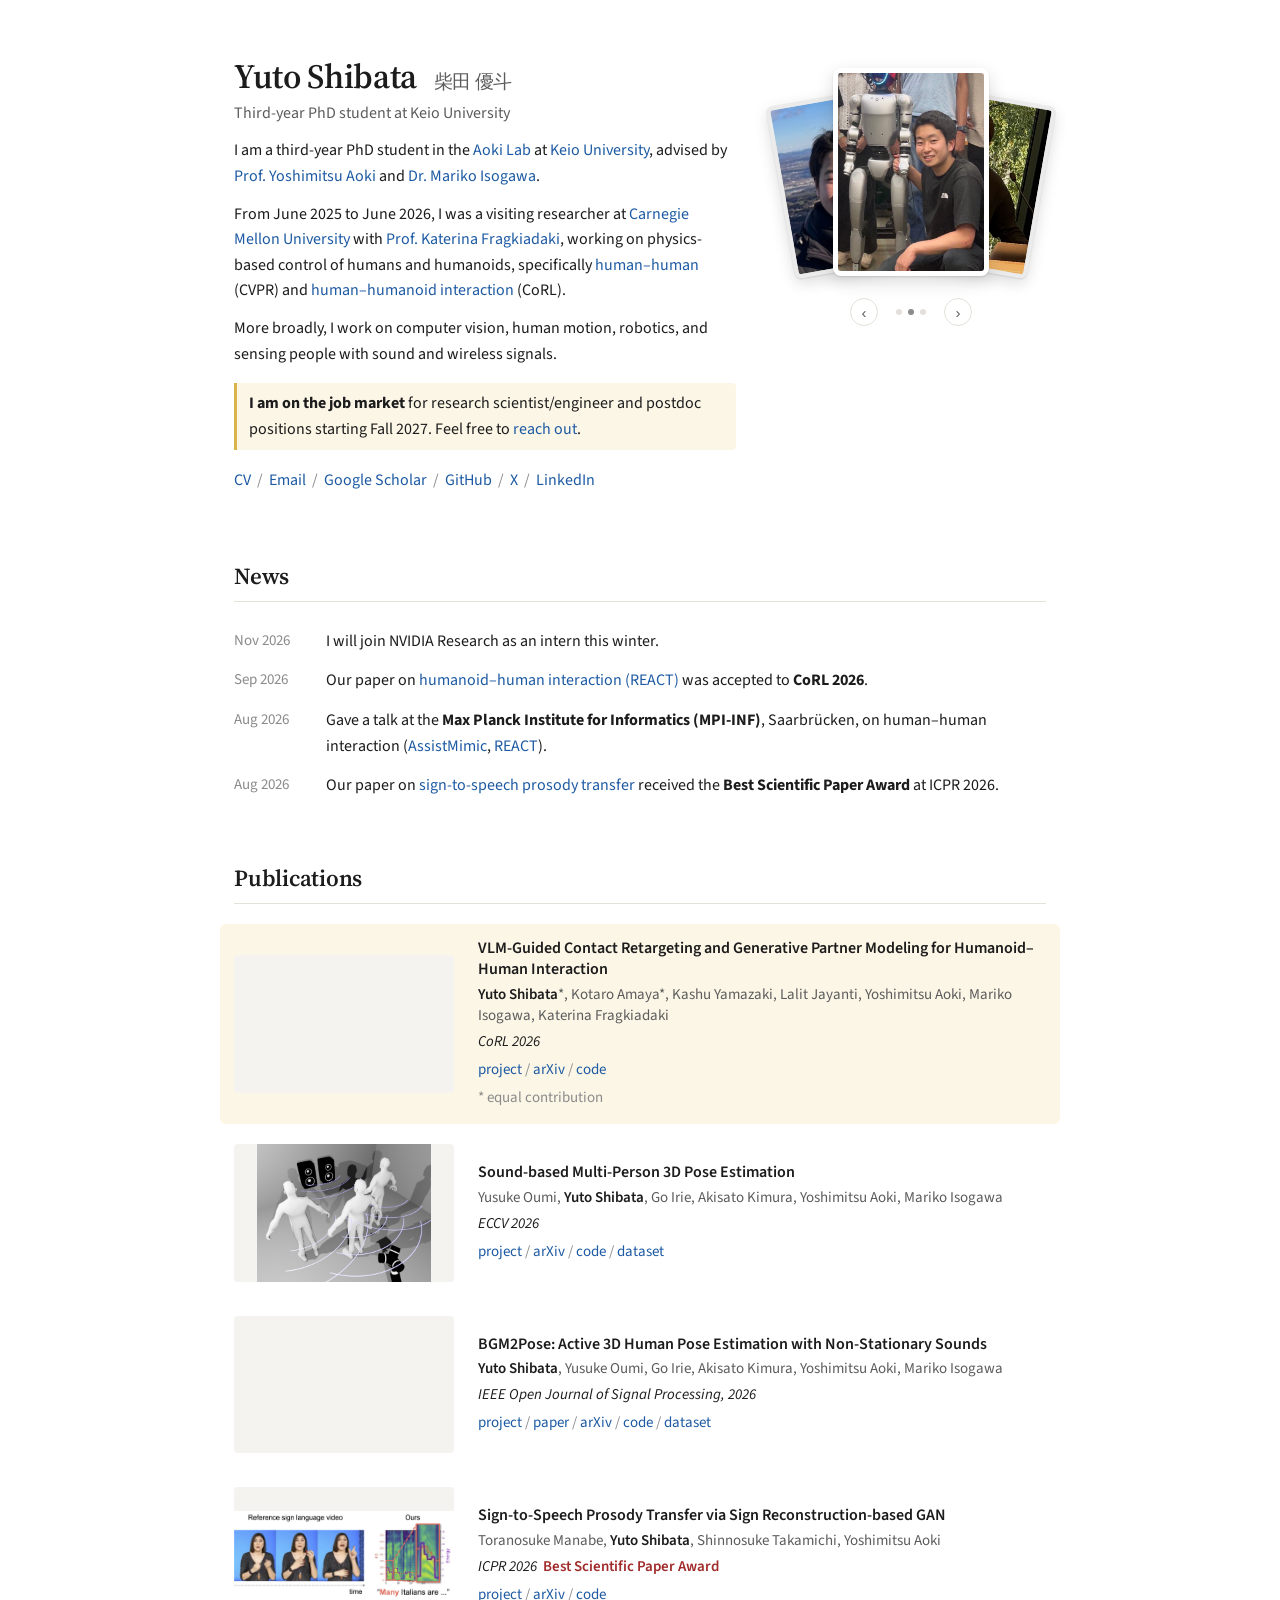
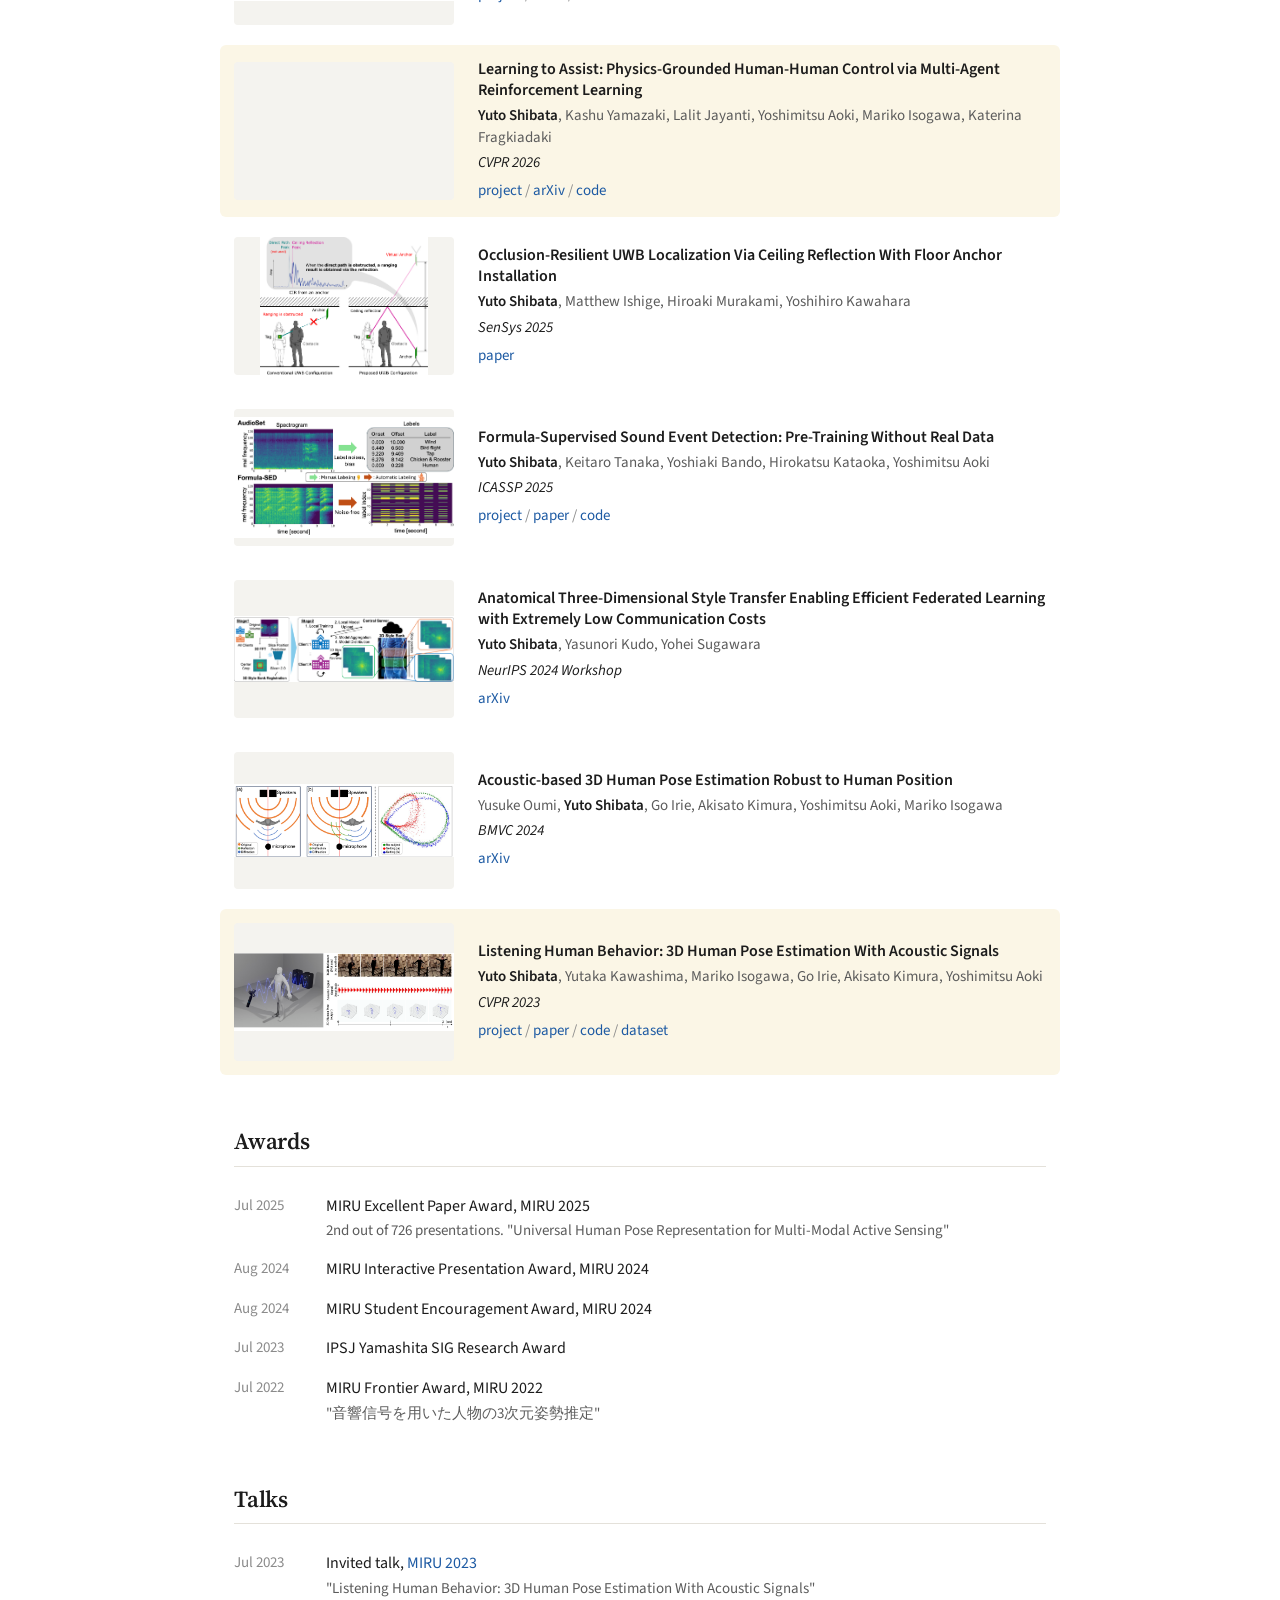
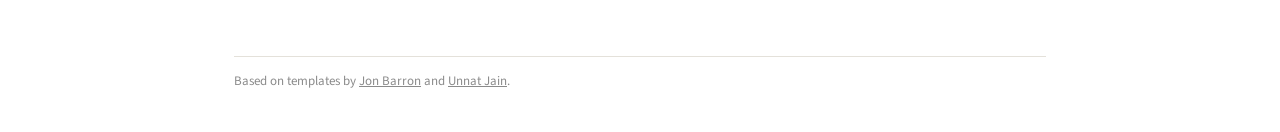
==== commit 641ed58e: "Change final-year to third-year PhD student Co-Authored-By: Claude Opus 5.5 <noreply@anthropic.com>" ====
--- a/index.html
+++ b/index.html
@@ -323,9 +323,9 @@
   <header class="intro">
     <div class="intro-text">
       <h1>Yuto Shibata <span class="jp">柴田 優斗</span></h1>
-      <p class="role">Final-year PhD student at Keio University</p>
-
-      <p>I am a final-year PhD student in the <a href="https://aoki-medialab.jp/home-en/">Aoki Lab</a> at <a href="https://www.keio.ac.jp/en/">Keio University</a>, advised by <a href="https://scholar.google.com.au/citations?user=fd_IY8AAAAAJ&hl=ja">Prof. Yoshimitsu Aoki</a> and <a href="https://scholar.google.com/citations?user=SQdd110AAAAJ&hl=ja">Dr. Mariko Isogawa</a>.</p>
+      <p class="role">Third-year PhD student at Keio University</p>
+
+      <p>I am a third-year PhD student in the <a href="https://aoki-medialab.jp/home-en/">Aoki Lab</a> at <a href="https://www.keio.ac.jp/en/">Keio University</a>, advised by <a href="https://scholar.google.com.au/citations?user=fd_IY8AAAAAJ&hl=ja">Prof. Yoshimitsu Aoki</a> and <a href="https://scholar.google.com/citations?user=SQdd110AAAAJ&hl=ja">Dr. Mariko Isogawa</a>.</p>
 
       <p>From June 2025 to June 2026, I was a visiting researcher at <a href="https://www.cs.cmu.edu/">Carnegie Mellon University</a> with <a href="https://www.cs.cmu.edu/~katef/">Prof. Katerina Fragkiadaki</a>, working on physics-based control of humans and humanoids, specifically <a href="#assistmimic">human&ndash;human</a> (CVPR) and <a href="#corl2026">human&ndash;humanoid interaction</a> (CoRL).</p>
 
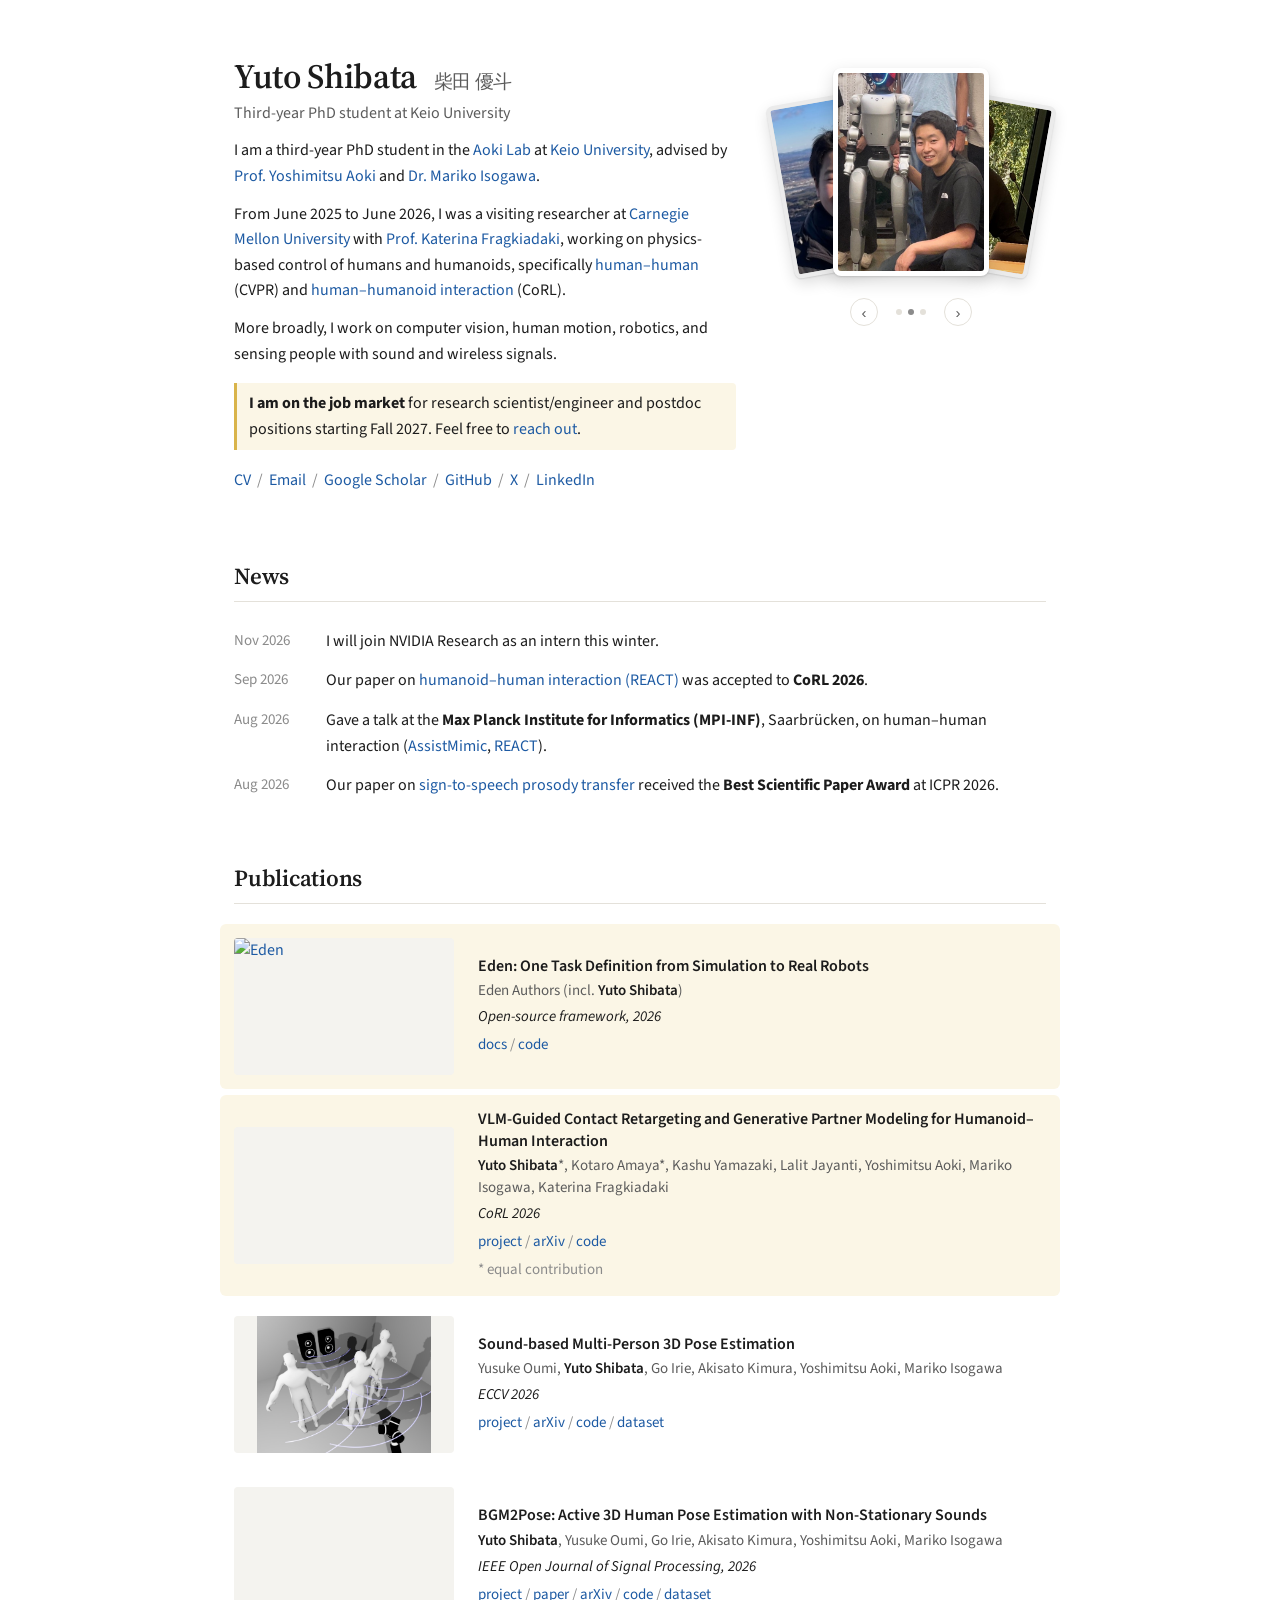
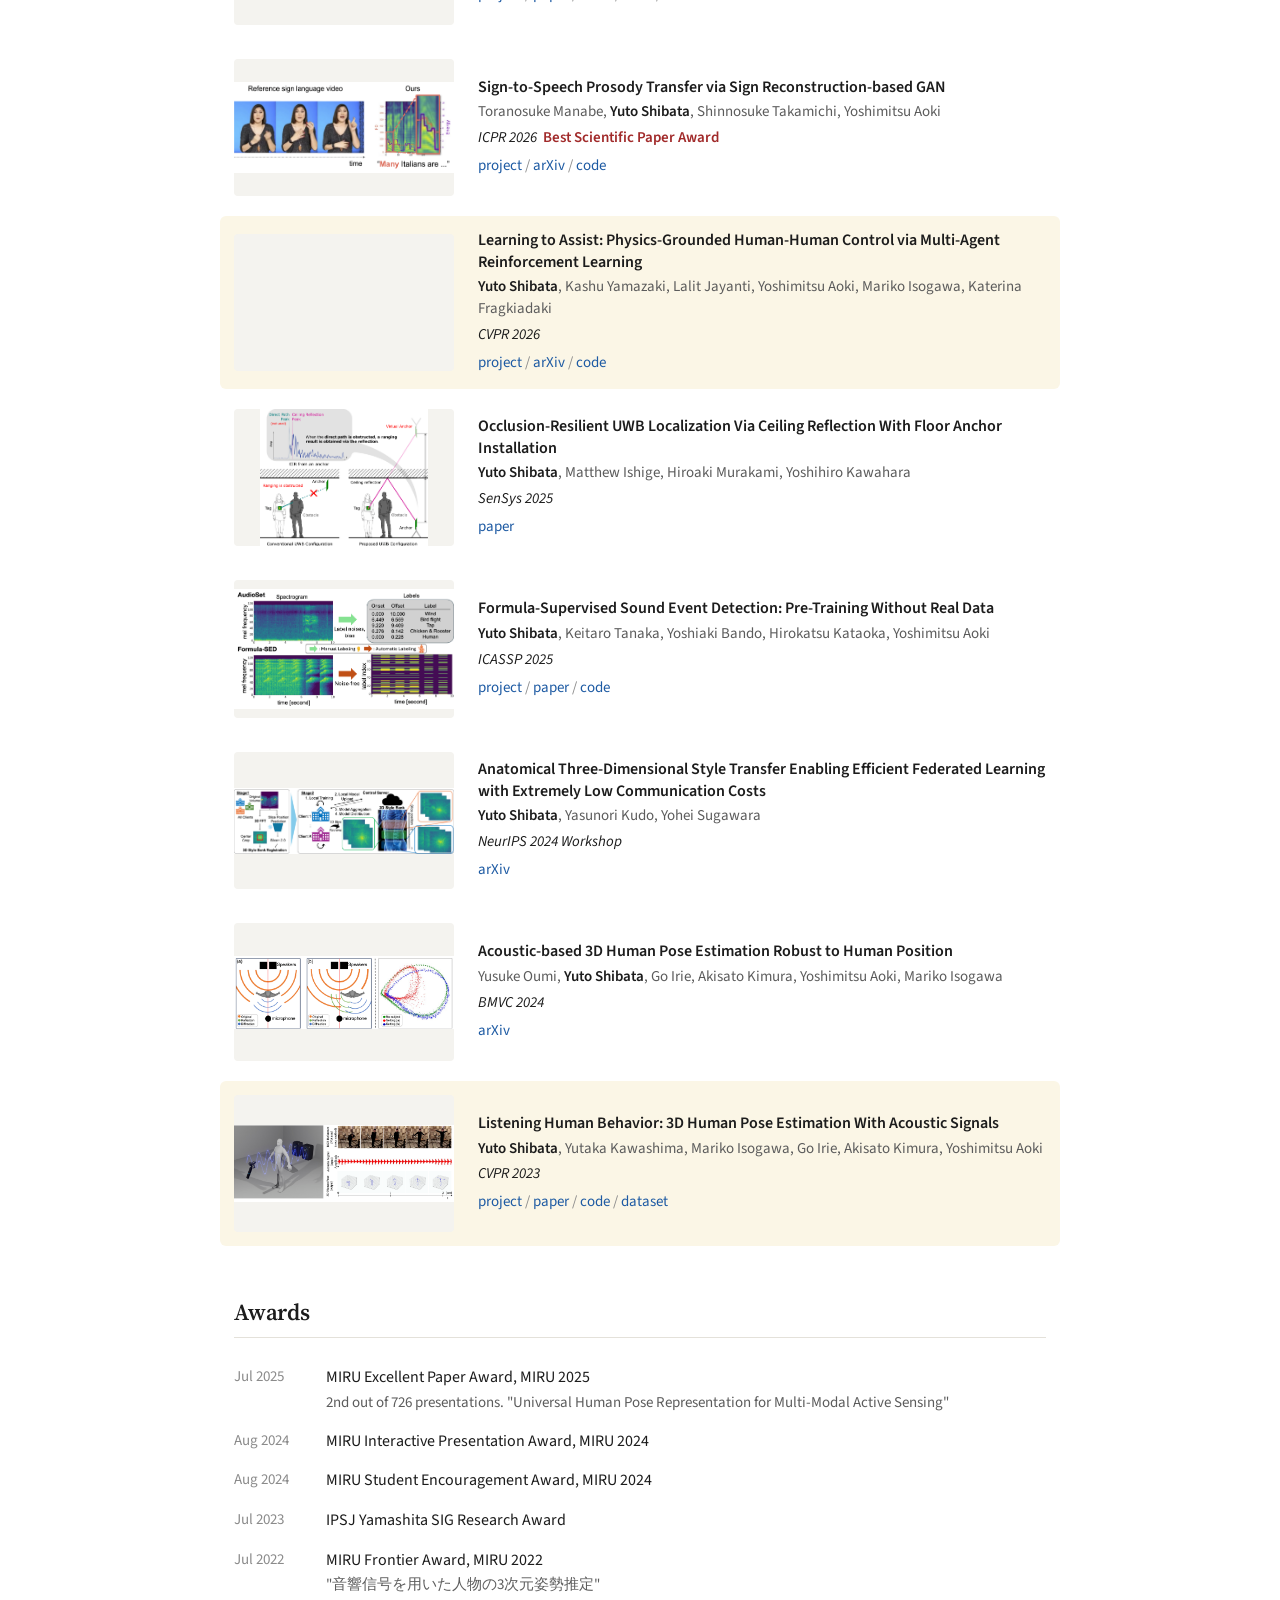
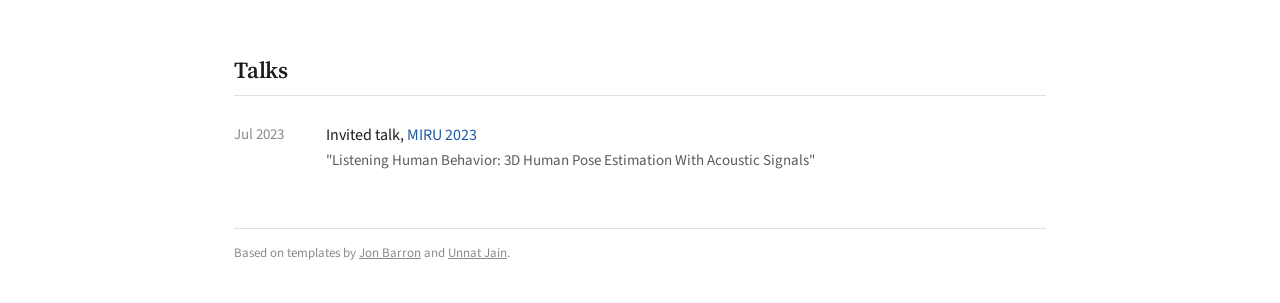
==== commit f42eb97b: "Add Eden to publications Co-Authored-By: Claude Opus 5.5 <noreply@anthropic.com>" ====
--- a/index.html
+++ b/index.html
@@ -395,6 +395,21 @@
   <section>
     <h2>Publications</h2>
 
+    <div class="paper highlight" id="eden">
+      <a class="thumb" href="https://github.com/embodied-ai-nexus/Eden">
+        <img src="https://raw.githubusercontent.com/embodied-ai-nexus/Eden/main/docs/assets/readme/teaser.webp" alt="Eden" loading="lazy">
+      </a>
+      <div class="meta">
+        <a class="title" href="https://github.com/embodied-ai-nexus/Eden">Eden: One Task Definition from Simulation to Real Robots</a>
+        <div class="authors">Eden Authors (incl. <span class="me">Yuto Shibata</span>)</div>
+        <div class="venue">Open-source framework, 2026</div>
+        <div class="plinks">
+          <a href="https://embodied-ai-nexus.github.io/Eden">docs</a> /
+          <a href="https://github.com/embodied-ai-nexus/Eden">code</a>
+        </div>
+      </div>
+    </div>
+
     <div class="paper highlight" id="corl2026">
       <a class="thumb" href="https://yutoshibata07.github.io/REACT/">
         <video autoplay loop muted playsinline>
